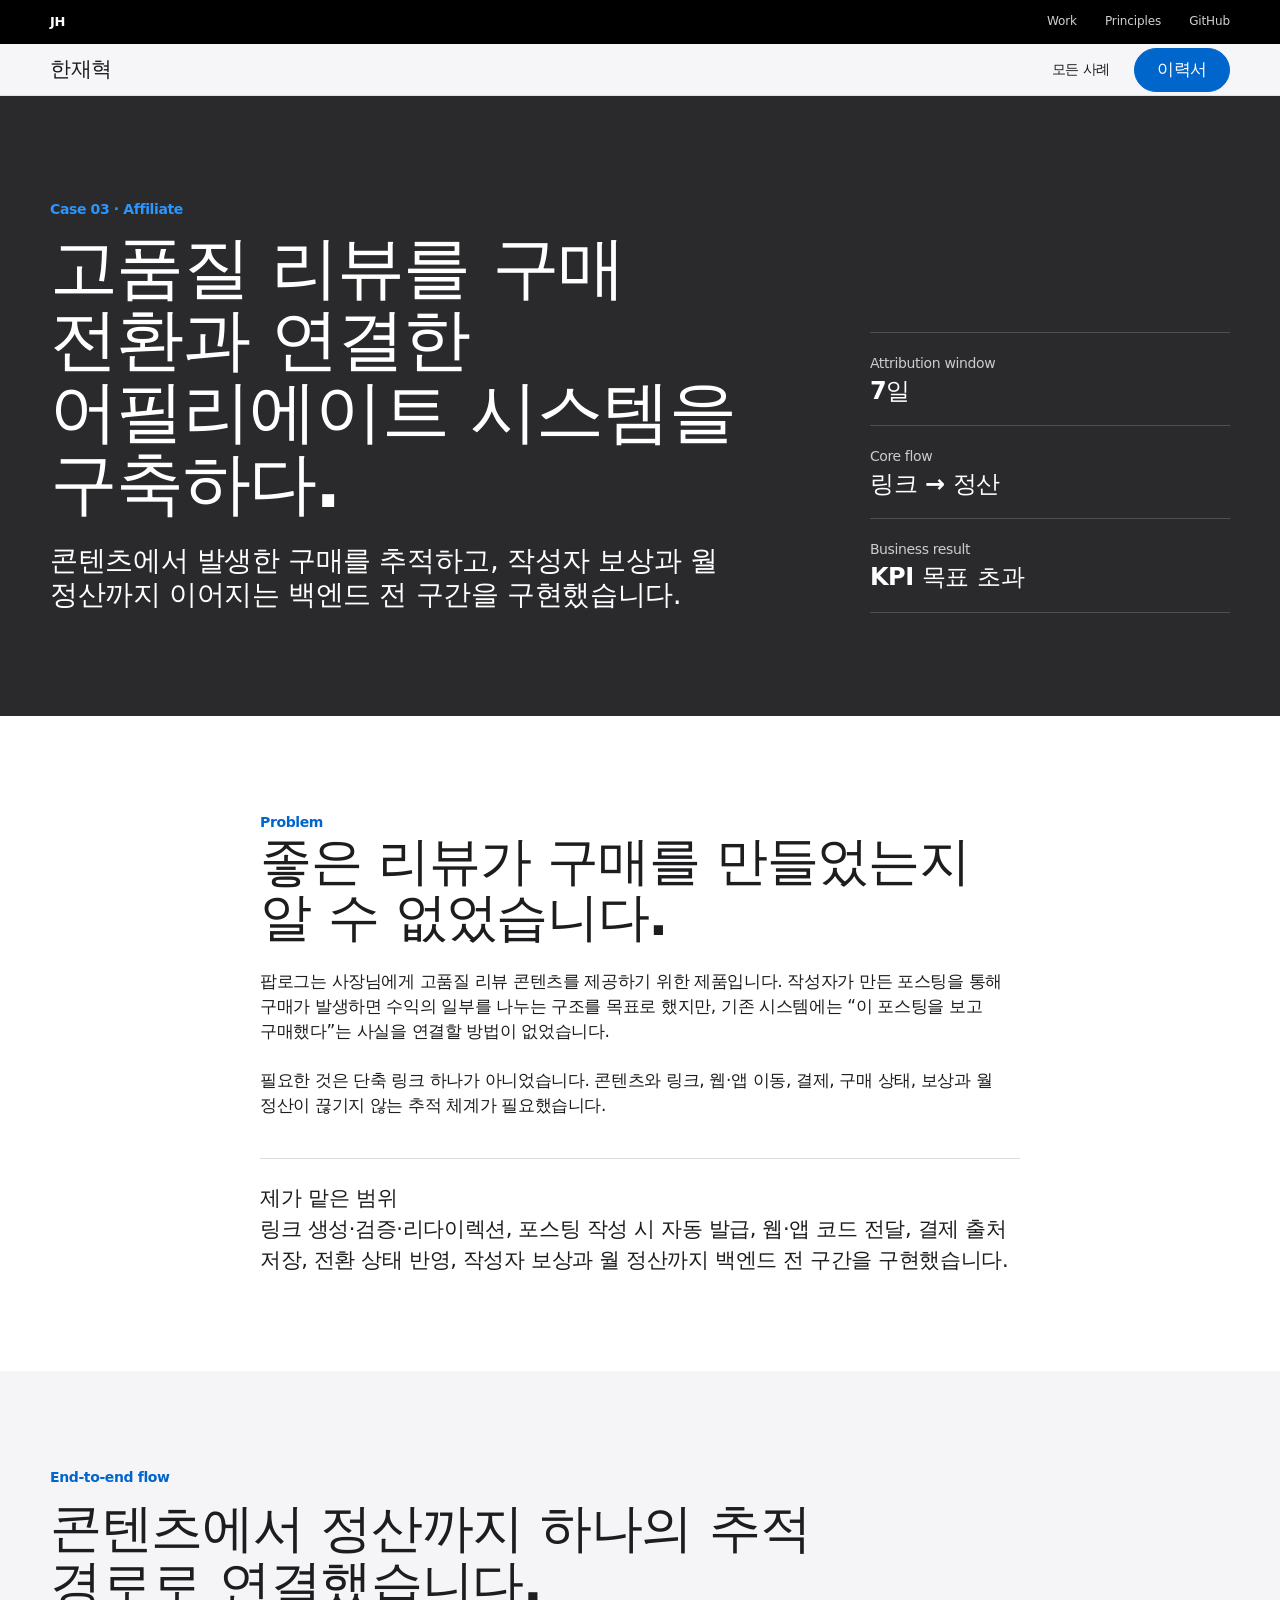
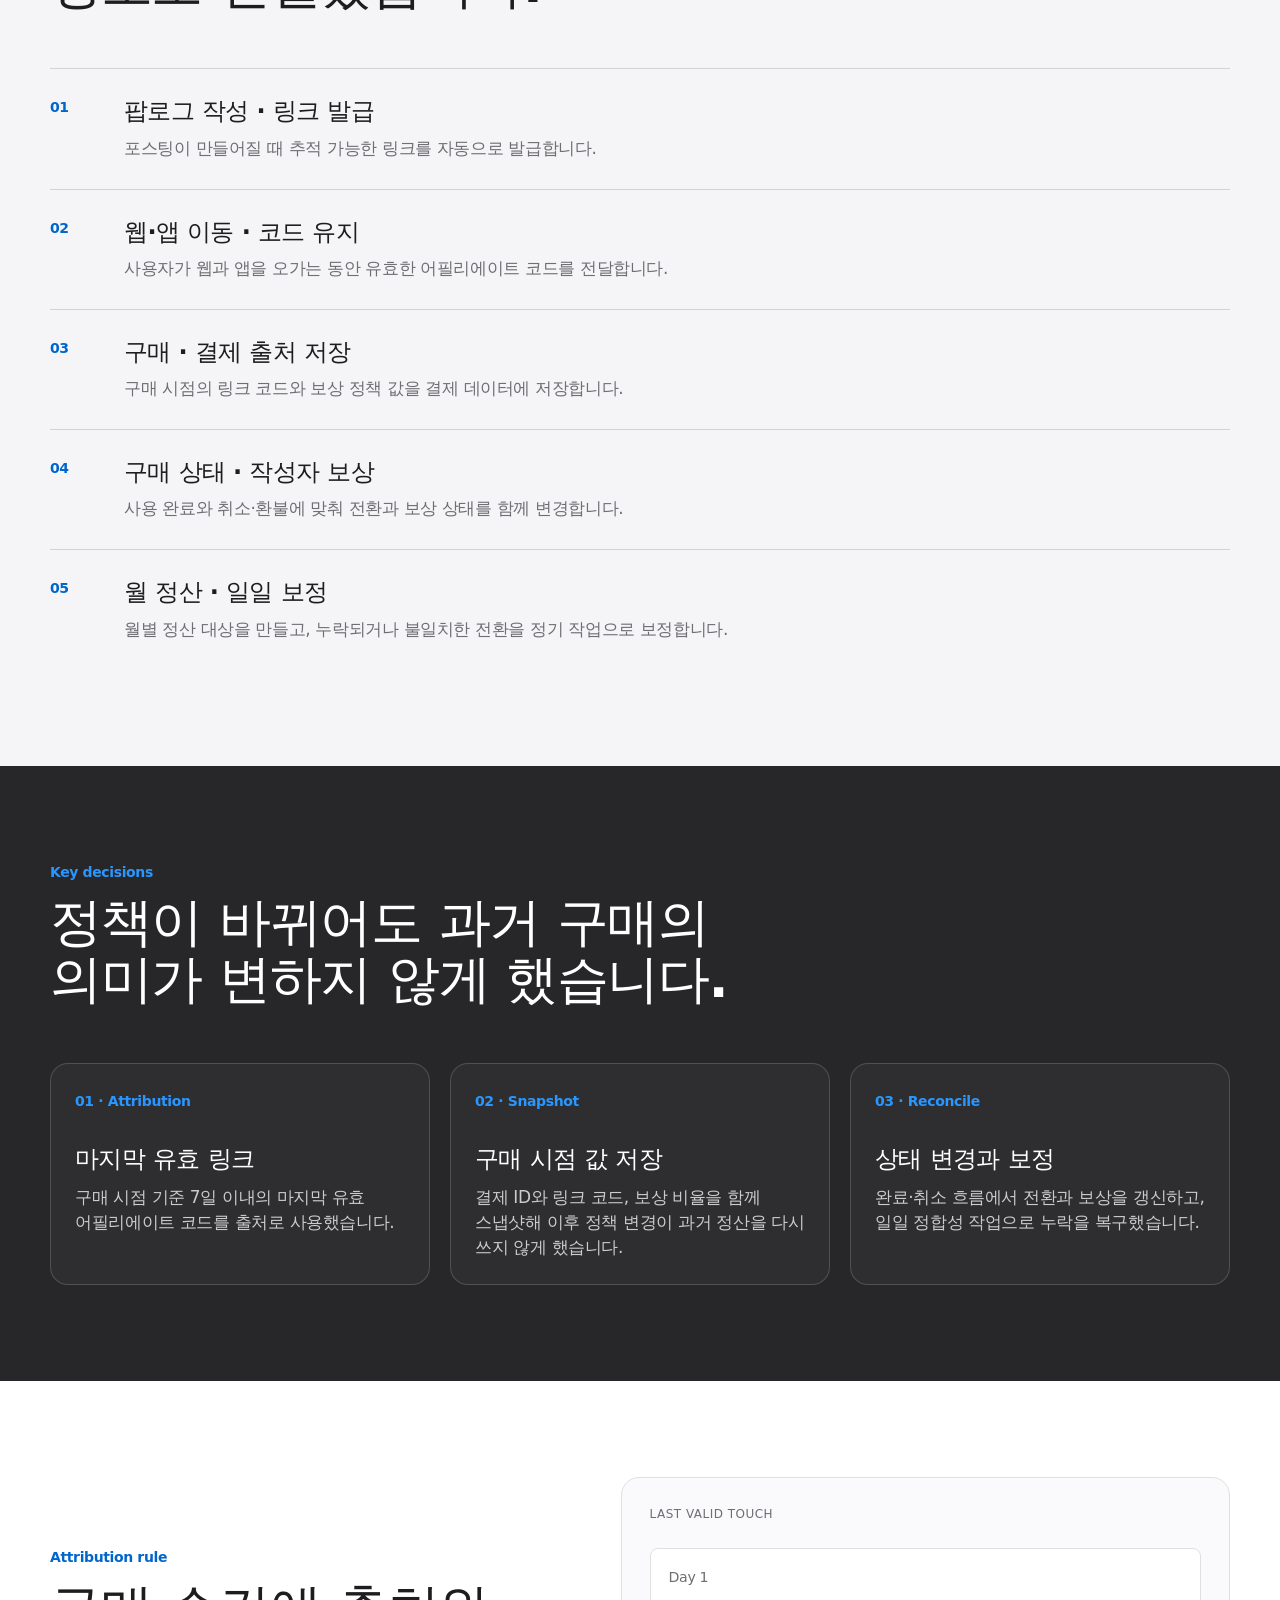
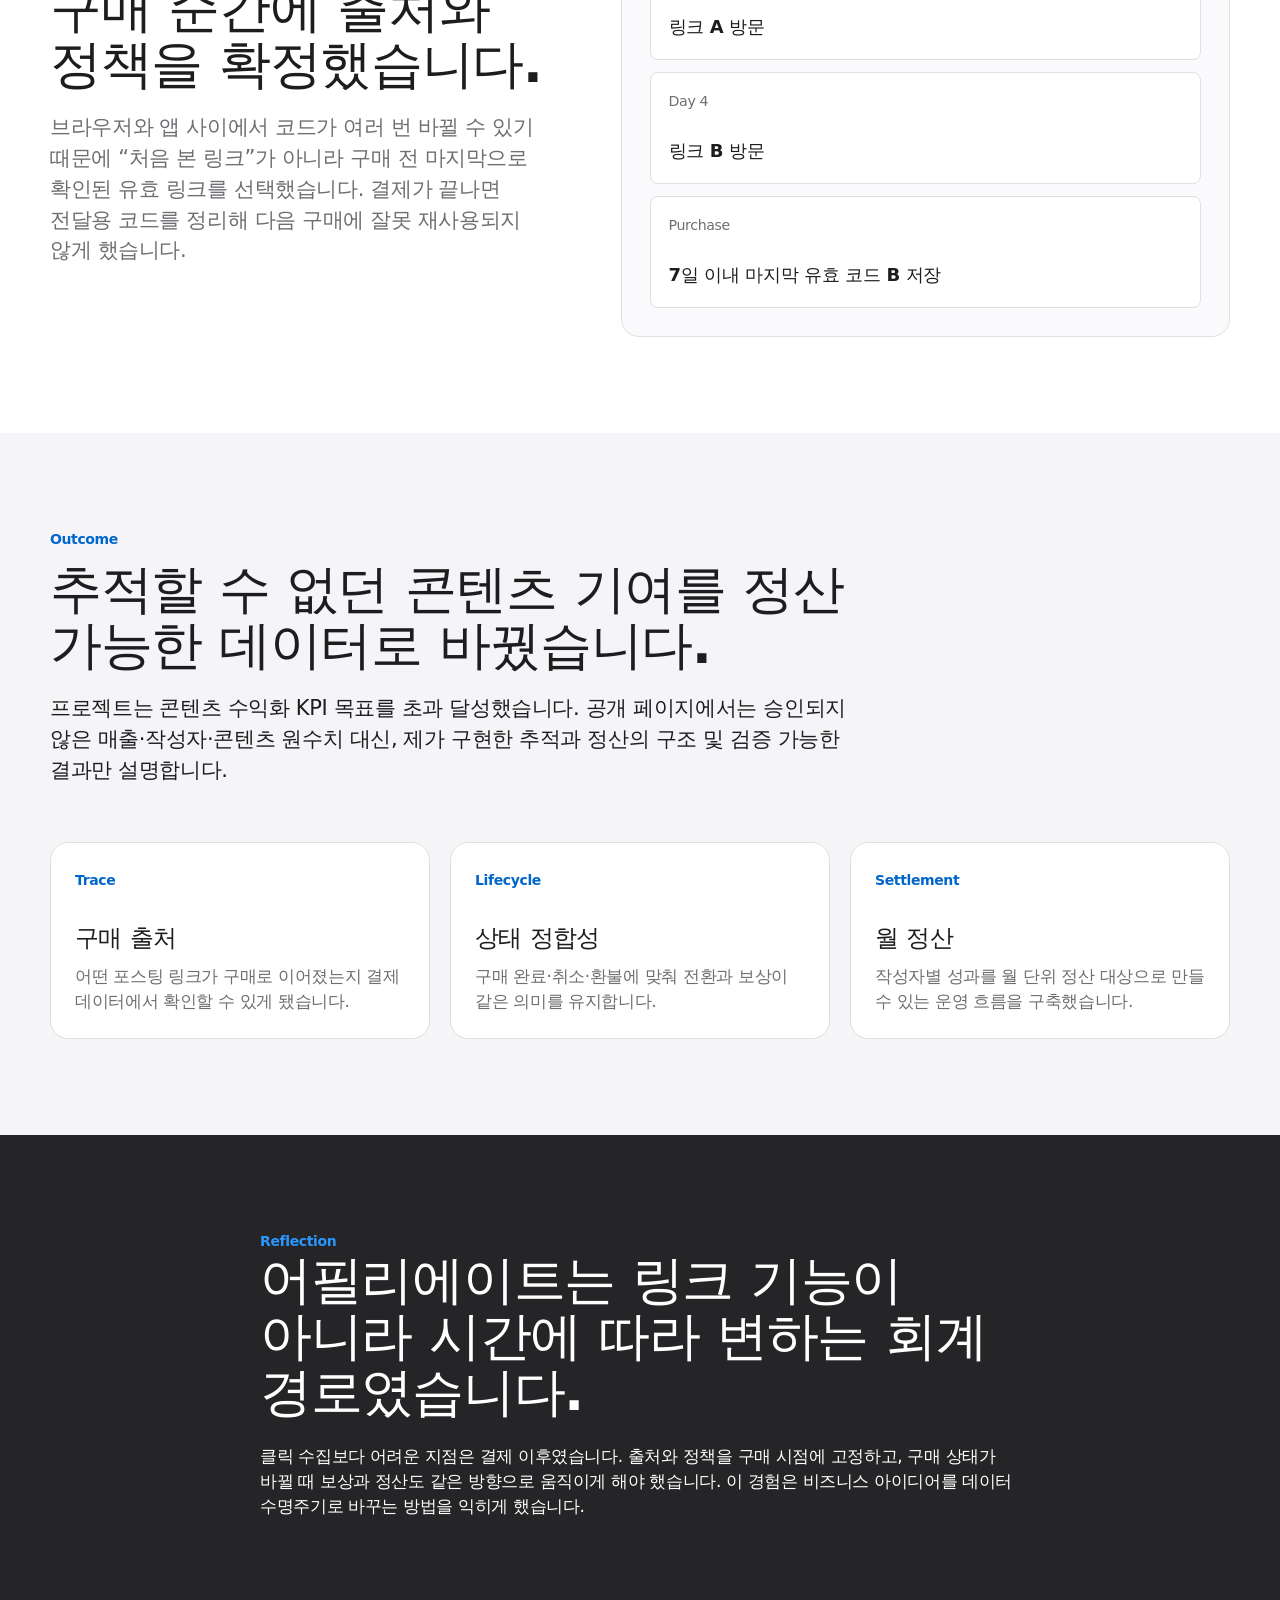
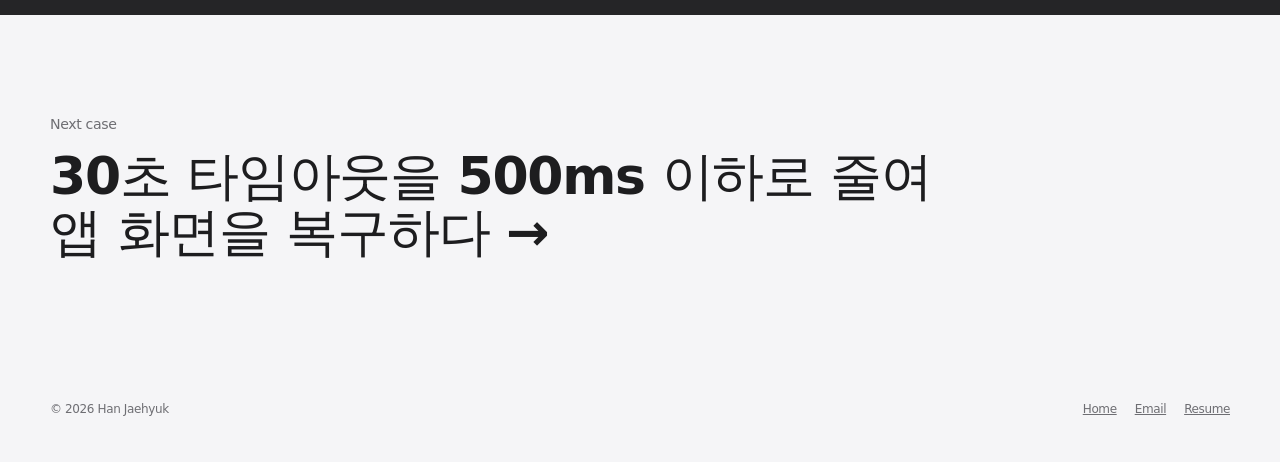
==== affiliate.html @ d230b8e2 "Build public backend portfolio" ====
<!doctype html>
<html lang="ko">
<head>
  <meta charset="utf-8">
  <meta name="viewport" content="width=device-width, initial-scale=1">
  <meta name="description" content="고품질 리뷰를 구매 전환과 연결한 팝로그 어필리에이트 시스템 구축 사례">
  <link rel="icon" href="data:,">
  <link rel="stylesheet" href="styles.css">
  <title>팝로그 어필리에이트 — 한재혁</title>
</head>
<body>
  <a class="skip" href="#main">본문으로 건너뛰기</a>
  <header>
    <nav class="global-nav" aria-label="글로벌 탐색"><div class="nav-inner"><a class="brand" href="index.html">JH</a><div class="nav-links"><a href="index.html#work">Work</a><a href="index.html#principles">Principles</a><a href="https://github.com/Jh-jaehyuk" target="_blank" rel="noreferrer">GitHub</a></div></div></nav>
    <nav class="sub-nav" aria-label="사례 탐색"><div class="sub-nav-inner"><a class="sub-title" href="index.html">한재혁</a><div class="sub-links"><a href="index.html#work">모든 사례</a><a class="button button--primary" href="resume-public.pdf">이력서</a></div></div></nav>
  </header>

  <main id="main">
    <section class="section hero hero--case section--dark-2">
      <div class="container">
        <div>
          <p class="eyebrow">Case 03 · Affiliate</p>
          <h1>고품질 리뷰를 구매 전환과 연결한 어필리에이트 시스템을 구축하다.</h1>
          <p class="lead">콘텐츠에서 발생한 구매를 추적하고, 작성자 보상과 월 정산까지 이어지는 백엔드 전 구간을 구현했습니다.</p>
        </div>
        <dl class="stat-stack">
          <div><dt>Attribution window</dt><dd>7일</dd></div>
          <div><dt>Core flow</dt><dd>링크 → 정산</dd></div>
          <div><dt>Business result</dt><dd>KPI 목표 초과</dd></div>
        </dl>
      </div>
    </section>

    <section class="section">
      <div class="reading">
        <p class="eyebrow">Problem</p>
        <h2>좋은 리뷰가 구매를 만들었는지 알 수 없었습니다.</h2>
        <p>팝로그는 사장님에게 고품질 리뷰 콘텐츠를 제공하기 위한 제품입니다. 작성자가 만든 포스팅을 통해 구매가 발생하면 수익의 일부를 나누는 구조를 목표로 했지만, 기존 시스템에는 “이 포스팅을 보고 구매했다”는 사실을 연결할 방법이 없었습니다.</p>
        <p>필요한 것은 단축 링크 하나가 아니었습니다. 콘텐츠와 링크, 웹·앱 이동, 결제, 구매 상태, 보상과 월 정산이 끊기지 않는 추적 체계가 필요했습니다.</p>
        <p class="callout"><strong>제가 맡은 범위</strong><br>링크 생성·검증·리다이렉션, 포스팅 작성 시 자동 발급, 웹·앱 코드 전달, 결제 출처 저장, 전환 상태 반영, 작성자 보상과 월 정산까지 백엔드 전 구간을 구현했습니다.</p>
      </div>
    </section>

    <section class="section section--parchment">
      <div class="container">
        <div class="section-head">
          <p class="eyebrow">End-to-end flow</p>
          <h2>콘텐츠에서 정산까지 하나의 추적 경로로 연결했습니다.</h2>
        </div>
        <ol class="timeline">
          <li><span>01</span><div><h3>팝로그 작성 · 링크 발급</h3><p>포스팅이 만들어질 때 추적 가능한 링크를 자동으로 발급합니다.</p></div></li>
          <li><span>02</span><div><h3>웹·앱 이동 · 코드 유지</h3><p>사용자가 웹과 앱을 오가는 동안 유효한 어필리에이트 코드를 전달합니다.</p></div></li>
          <li><span>03</span><div><h3>구매 · 결제 출처 저장</h3><p>구매 시점의 링크 코드와 보상 정책 값을 결제 데이터에 저장합니다.</p></div></li>
          <li><span>04</span><div><h3>구매 상태 · 작성자 보상</h3><p>사용 완료와 취소·환불에 맞춰 전환과 보상 상태를 함께 변경합니다.</p></div></li>
          <li><span>05</span><div><h3>월 정산 · 일일 보정</h3><p>월별 정산 대상을 만들고, 누락되거나 불일치한 전환을 정기 작업으로 보정합니다.</p></div></li>
        </ol>
      </div>
    </section>

    <section class="section section--dark">
      <div class="container">
        <div class="section-head">
          <p class="eyebrow">Key decisions</p>
          <h2>정책이 바뀌어도 과거 구매의 의미가 변하지 않게 했습니다.</h2>
        </div>
        <div class="decision-grid">
          <article class="decision"><span>01 · Attribution</span><h3>마지막 유효 링크</h3><p>구매 시점 기준 7일 이내의 마지막 유효 어필리에이트 코드를 출처로 사용했습니다.</p></article>
          <article class="decision"><span>02 · Snapshot</span><h3>구매 시점 값 저장</h3><p>결제 ID와 링크 코드, 보상 비율을 함께 스냅샷해 이후 정책 변경이 과거 정산을 다시 쓰지 않게 했습니다.</p></article>
          <article class="decision"><span>03 · Reconcile</span><h3>상태 변경과 보정</h3><p>완료·취소 흐름에서 전환과 보상을 갱신하고, 일일 정합성 작업으로 누락을 복구했습니다.</p></article>
        </div>
      </div>
    </section>

    <section class="section">
      <div class="container two-column">
        <div>
          <p class="eyebrow">Attribution rule</p>
          <h2>구매 순간에 출처와 정책을 확정했습니다.</h2>
          <p class="support">브라우저와 앱 사이에서 코드가 여러 번 바뀔 수 있기 때문에 “처음 본 링크”가 아니라 구매 전 마지막으로 확인된 유효 링크를 선택했습니다. 결제가 끝나면 전달용 코드를 정리해 다음 구매에 잘못 재사용되지 않게 했습니다.</p>
        </div>
        <div class="visual" aria-label="어필리에이트 출처 결정 규칙">
          <p class="visual-label">Last valid touch</p>
          <div class="flow">
            <div class="flow-step"><small>Day 1</small><strong>링크 A 방문</strong></div>
            <div class="flow-step"><small>Day 4</small><strong>링크 B 방문</strong></div>
            <div class="flow-step"><small>Purchase</small><strong>7일 이내 마지막 유효 코드 B 저장</strong></div>
          </div>
        </div>
      </div>
    </section>

    <section class="section section--parchment">
      <div class="container">
        <div class="section-head">
          <p class="eyebrow">Outcome</p>
          <h2>추적할 수 없던 콘텐츠 기여를 정산 가능한 데이터로 바꿨습니다.</h2>
          <p>프로젝트는 콘텐츠 수익화 KPI 목표를 초과 달성했습니다. 공개 페이지에서는 승인되지 않은 매출·작성자·콘텐츠 원수치 대신, 제가 구현한 추적과 정산의 구조 및 검증 가능한 결과만 설명합니다.</p>
        </div>
        <div class="evidence-grid">
          <article class="evidence"><span>Trace</span><h3>구매 출처</h3><p>어떤 포스팅 링크가 구매로 이어졌는지 결제 데이터에서 확인할 수 있게 됐습니다.</p></article>
          <article class="evidence"><span>Lifecycle</span><h3>상태 정합성</h3><p>구매 완료·취소·환불에 맞춰 전환과 보상이 같은 의미를 유지합니다.</p></article>
          <article class="evidence"><span>Settlement</span><h3>월 정산</h3><p>작성자별 성과를 월 단위 정산 대상으로 만들 수 있는 운영 흐름을 구축했습니다.</p></article>
        </div>
      </div>
    </section>

    <section class="section section--dark-3">
      <div class="reading">
        <p class="eyebrow">Reflection</p>
        <h2>어필리에이트는 링크 기능이 아니라 시간에 따라 변하는 회계 경로였습니다.</h2>
        <p>클릭 수집보다 어려운 지점은 결제 이후였습니다. 출처와 정책을 구매 시점에 고정하고, 구매 상태가 바뀔 때 보상과 정산도 같은 방향으로 움직이게 해야 했습니다. 이 경험은 비즈니스 아이디어를 데이터 수명주기로 바꾸는 방법을 익히게 했습니다.</p>
      </div>
    </section>

    <section class="section section--parchment"><div class="container"><a class="next-case" href="performance.html"><small>Next case</small><h2>30초 타임아웃을 500ms 이하로 줄여 앱 화면을 복구하다 →</h2></a></div></section>
  </main>
  <footer><div class="footer-inner"><span>© 2026 Han Jaehyuk</span><div class="footer-links"><a href="index.html">Home</a><a href="mailto:jh.jaehyuk213@gmail.com">Email</a><a href="resume-public.pdf">Resume</a></div></div></footer>
</body>
</html>
---- styles.css ----
:root {
  --primary: #0066cc;
  --primary-focus: #0071e3;
  --primary-dark: #2997ff;
  --canvas: #fff;
  --parchment: #f5f5f7;
  --pearl: #fafafc;
  --ink: #1d1d1f;
  --muted: #6e6e73;
  --dark: #272729;
  --dark-2: #2a2a2c;
  --dark-3: #252527;
  --hairline: #e0e0e0;
  --max: 1180px;
  --reading: 760px;
  color: var(--ink);
  background: var(--canvas);
  font-family: "SF Pro Text", -apple-system, BlinkMacSystemFont, system-ui, sans-serif;
  font-synthesis: none;
  scroll-behavior: smooth;
}

* { box-sizing: border-box; }

html { background: var(--canvas); }

body {
  margin: 0;
  font-size: 17px;
  line-height: 1.47;
  letter-spacing: -.022em;
  word-break: keep-all;
  overflow-wrap: anywhere;
}

a { color: inherit; }

button,
a { -webkit-tap-highlight-color: transparent; }

:focus-visible {
  outline: 2px solid var(--primary-focus);
  outline-offset: 3px;
}

.skip {
  position: fixed;
  top: -64px;
  left: 16px;
  z-index: 100;
  padding: 10px 16px;
  border-radius: 999px;
  background: var(--primary);
  color: white;
}

.skip:focus { top: 12px; }

.global-nav {
  height: 44px;
  background: #000;
  color: white;
}

.nav-inner,
.sub-nav-inner,
.container {
  width: min(calc(100% - 40px), var(--max));
  margin-inline: auto;
}

.nav-inner,
.sub-nav-inner {
  height: 100%;
  display: flex;
  align-items: center;
  justify-content: space-between;
  gap: 24px;
}

.brand {
  font-size: 13px;
  font-weight: 600;
  text-decoration: none;
}

.nav-links,
.sub-links,
.button-row,
.tags,
.footer-links {
  display: flex;
  align-items: center;
  flex-wrap: wrap;
}

.nav-links { gap: 28px; }

.nav-links a {
  color: white;
  font-size: 12px;
  letter-spacing: -.01em;
  text-decoration: none;
  opacity: .82;
}

.sub-nav {
  position: sticky;
  top: 0;
  z-index: 20;
  height: 52px;
  border-bottom: 1px solid rgba(0, 0, 0, .08);
  background: rgba(245, 245, 247, .82);
  backdrop-filter: saturate(180%) blur(20px);
}

.sub-title {
  font-family: "SF Pro Display", -apple-system, BlinkMacSystemFont, system-ui, sans-serif;
  font-size: 21px;
  font-weight: 600;
  text-decoration: none;
}

.sub-links {
  gap: 24px;
  font-size: 14px;
}

.sub-links a { text-decoration: none; }

.button {
  min-height: 44px;
  display: inline-flex;
  align-items: center;
  justify-content: center;
  padding: 10px 22px;
  border: 1px solid var(--primary);
  border-radius: 999px;
  color: var(--primary);
  font-size: 17px;
  line-height: 1;
  text-decoration: none;
  transition: transform .12s ease-out;
}

.button--primary {
  background: var(--primary);
  color: white;
}

.button--dark {
  border-color: var(--primary-dark);
  color: var(--primary-dark);
}

.button:active { transform: scale(.95); }

.section {
  padding: 96px 24px;
  overflow: hidden;
}

.section--parchment { background: var(--parchment); }

.section--dark {
  background: var(--dark);
  color: white;
}

.section--dark-2 {
  background: var(--dark-2);
  color: white;
}

.section--dark-3 {
  background: var(--dark-3);
  color: white;
}

.section--dark .muted,
.section--dark-2 .muted,
.section--dark-3 .muted { color: #ccc; }

.section--dark a:not(.button),
.section--dark-2 a:not(.button),
.section--dark-3 a:not(.button) { color: var(--primary-dark); }

.hero {
  min-height: calc(100svh - 96px);
  display: grid;
  place-items: center;
  text-align: center;
}

.hero--case {
  min-height: 620px;
  text-align: left;
}

.hero--case .container {
  display: grid;
  grid-template-columns: minmax(0, 1.35fr) minmax(280px, .65fr);
  align-items: end;
  gap: 72px;
}

.eyebrow {
  margin: 0 0 12px;
  color: var(--primary);
  font-size: 14px;
  font-weight: 600;
}

.section--dark .eyebrow,
.section--dark-2 .eyebrow,
.section--dark-3 .eyebrow { color: var(--primary-dark); }

h1,
h2,
h3,
.display {
  margin: 0;
  font-family: "SF Pro Display", -apple-system, BlinkMacSystemFont, system-ui, sans-serif;
  font-weight: 600;
  letter-spacing: -.025em;
}

h1 {
  max-width: 980px;
  font-size: clamp(42px, 6vw, 68px);
  line-height: 1.06;
}

.hero:not(.hero--case) h1 { margin-inline: auto; }

h2 {
  font-size: clamp(36px, 4.5vw, 52px);
  line-height: 1.08;
}

h3 {
  font-size: 24px;
  line-height: 1.18;
}

.lead {
  max-width: 780px;
  margin: 24px auto 0;
  font-size: clamp(21px, 2.4vw, 28px);
  line-height: 1.22;
}

.hero--case .lead {
  max-width: 820px;
  margin-inline: 0;
}

.support {
  max-width: 760px;
  margin: 20px 0 0;
  color: var(--muted);
  font-size: 21px;
}

.button-row {
  gap: 12px;
  margin-top: 32px;
}

.hero:not(.hero--case) .button-row { justify-content: center; }

.stat-stack {
  margin: 0;
  border-top: 1px solid rgba(0, 0, 0, .12);
}

.section--dark .stat-stack,
.section--dark-2 .stat-stack,
.section--dark-3 .stat-stack { border-color: rgba(255, 255, 255, .18); }

.stat-stack div {
  padding: 20px 0;
  border-bottom: 1px solid rgba(0, 0, 0, .12);
}

.section--dark .stat-stack div,
.section--dark-2 .stat-stack div,
.section--dark-3 .stat-stack div { border-color: rgba(255, 255, 255, .18); }

.stat-stack dt {
  color: var(--muted);
  font-size: 14px;
}

.section--dark .stat-stack dt,
.section--dark-2 .stat-stack dt,
.section--dark-3 .stat-stack dt { color: #ccc; }

.stat-stack dd {
  margin: 4px 0 0;
  font-family: "SF Pro Display", -apple-system, BlinkMacSystemFont, system-ui, sans-serif;
  font-size: 24px;
  font-weight: 600;
  line-height: 1.15;
}

.section-head {
  max-width: 820px;
  margin-bottom: 56px;
}

.section-head p:last-child {
  margin: 20px 0 0;
  font-size: 21px;
}

.metric-grid {
  display: grid;
  grid-template-columns: repeat(4, 1fr);
  gap: 20px;
}

.metric {
  min-height: 220px;
  padding: 24px;
  border: 1px solid var(--hairline);
  border-radius: 18px;
  background: var(--canvas);
}

.metric small {
  color: var(--muted);
  font-size: 14px;
}

.metric strong {
  display: block;
  margin: 42px 0 10px;
  font-family: "SF Pro Display", -apple-system, BlinkMacSystemFont, system-ui, sans-serif;
  font-size: clamp(38px, 4vw, 54px);
  line-height: 1;
  letter-spacing: -.035em;
}

.metric p { margin: 0; }

.featured-work {
  display: grid;
  gap: 0;
}

.work {
  min-height: 680px;
  display: grid;
  place-items: center;
}

.work-grid,
.two-column {
  display: grid;
  grid-template-columns: minmax(0, .9fr) minmax(0, 1.1fr);
  align-items: center;
  gap: 72px;
}

.work-copy p:not(.eyebrow) {
  max-width: 600px;
  margin: 20px 0 0;
  font-size: 21px;
}

.work-meta {
  margin: 28px 0 0;
  padding: 0;
  list-style: none;
}

.work-meta li {
  padding: 12px 0;
  border-top: 1px solid rgba(0, 0, 0, .12);
}

.section--dark .work-meta li,
.section--dark-2 .work-meta li { border-color: rgba(255, 255, 255, .18); }

.work-meta b {
  display: inline-block;
  min-width: 92px;
  font-weight: 600;
}

.visual {
  padding: 28px;
  border: 1px solid var(--hairline);
  border-radius: 18px;
  background: var(--pearl);
}

.section--dark .visual,
.section--dark-2 .visual {
  border-color: rgba(255, 255, 255, .16);
  background: rgba(255, 255, 255, .035);
}

.visual-label {
  margin: 0 0 24px;
  color: var(--muted);
  font-size: 12px;
  letter-spacing: .04em;
  text-transform: uppercase;
}

.section--dark .visual-label,
.section--dark-2 .visual-label { color: #ccc; }

.flow {
  display: grid;
  gap: 12px;
}

.flow--horizontal {
  grid-template-columns: repeat(3, 1fr);
  align-items: stretch;
}

.flow-step {
  min-height: 112px;
  display: flex;
  flex-direction: column;
  justify-content: space-between;
  padding: 18px;
  border: 1px solid var(--hairline);
  border-radius: 8px;
  background: var(--canvas);
}

.section--dark .flow-step,
.section--dark-2 .flow-step {
  border-color: rgba(255, 255, 255, .16);
  background: var(--dark-2);
}

.flow-step small { color: var(--muted); }

.section--dark .flow-step small,
.section--dark-2 .flow-step small { color: #ccc; }

.flow-step strong { font-size: 18px; }

.flow-arrow {
  color: var(--primary);
  text-align: center;
}

.section--dark .flow-arrow,
.section--dark-2 .flow-arrow { color: var(--primary-dark); }

.supporting-grid {
  display: grid;
  grid-template-columns: repeat(2, 1fr);
  gap: 20px;
}

.case-card {
  min-height: 410px;
  display: flex;
  flex-direction: column;
  padding: 32px;
  border: 1px solid var(--hairline);
  border-radius: 18px;
  background: var(--canvas);
  text-decoration: none;
}

.case-card small { color: var(--muted); }

.case-card h3 {
  margin-top: 56px;
  font-size: 34px;
}

.case-card p {
  margin: 18px 0 0;
  font-size: 19px;
}

.case-card .link {
  margin-top: auto;
  padding-top: 32px;
  color: var(--primary);
}

.reading {
  width: min(100%, var(--reading));
  margin-inline: auto;
}

.reading > * + * { margin-top: 24px; }

.reading h2 { margin-top: 0; }

.reading h3 {
  margin-top: 48px;
  font-size: 28px;
}

.reading p { margin-bottom: 0; }

.reading .callout {
  margin-top: 40px;
  padding: 24px 0 0;
  border-top: 1px solid rgba(0, 0, 0, .14);
  font-size: 21px;
}

.section--dark .reading .callout,
.section--dark-2 .reading .callout,
.section--dark-3 .reading .callout { border-color: rgba(255, 255, 255, .18); }

.decision-grid,
.evidence-grid,
.principles-grid {
  display: grid;
  grid-template-columns: repeat(3, 1fr);
  gap: 20px;
}

.decision,
.evidence {
  padding: 24px;
  border: 1px solid var(--hairline);
  border-radius: 18px;
  background: var(--canvas);
}

.section--dark .decision,
.section--dark .evidence,
.section--dark-2 .decision,
.section--dark-2 .evidence {
  border-color: rgba(255, 255, 255, .16);
  background: rgba(255, 255, 255, .035);
}

.decision span,
.evidence span {
  color: var(--primary);
  font-size: 14px;
  font-weight: 600;
}

.section--dark .decision span,
.section--dark .evidence span,
.section--dark-2 .decision span,
.section--dark-2 .evidence span { color: var(--primary-dark); }

.decision h3,
.evidence h3 { margin-top: 32px; }

.decision p,
.evidence p {
  margin: 12px 0 0;
  color: var(--muted);
}

.section--dark .decision p,
.section--dark .evidence p,
.section--dark-2 .decision p,
.section--dark-2 .evidence p { color: #ccc; }

.architecture {
  padding: 32px;
  border: 1px solid var(--hairline);
  border-radius: 18px;
}

.architecture-row {
  display: grid;
  grid-template-columns: repeat(3, 1fr);
  gap: 16px;
}

.architecture-node {
  min-height: 120px;
  display: grid;
  place-items: center;
  padding: 20px;
  border: 1px solid var(--hairline);
  border-radius: 8px;
  background: var(--canvas);
  text-align: center;
}

.architecture-node--primary {
  border: 2px solid var(--primary);
}

.section--dark .architecture,
.section--dark-2 .architecture,
.section--dark-3 .architecture,
.section--dark .architecture-node,
.section--dark-2 .architecture-node,
.section--dark-3 .architecture-node {
  border-color: rgba(255, 255, 255, .18);
}

.section--dark .architecture-node,
.section--dark-2 .architecture-node,
.section--dark-3 .architecture-node { background: rgba(255, 255, 255, .035); }

.section--dark .architecture-node--primary,
.section--dark-2 .architecture-node--primary,
.section--dark-3 .architecture-node--primary { border-color: var(--primary-dark); }

.timeline {
  margin: 0;
  padding: 0;
  list-style: none;
}

.timeline li {
  display: grid;
  grid-template-columns: 54px minmax(0, 1fr);
  gap: 20px;
  padding: 28px 0;
  border-top: 1px solid rgba(0, 0, 0, .14);
}

.section--dark .timeline li,
.section--dark-2 .timeline li,
.section--dark-3 .timeline li { border-color: rgba(255, 255, 255, .18); }

.timeline span {
  color: var(--primary);
  font-size: 14px;
  font-weight: 600;
}

.section--dark .timeline span,
.section--dark-2 .timeline span,
.section--dark-3 .timeline span { color: var(--primary-dark); }

.timeline h3 { font-size: 24px; }

.timeline p {
  max-width: 760px;
  margin: 10px 0 0;
  color: var(--muted);
}

.section--dark .timeline p,
.section--dark-2 .timeline p,
.section--dark-3 .timeline p { color: #ccc; }

.comparison {
  width: 100%;
  border-collapse: collapse;
}

.comparison th,
.comparison td {
  padding: 18px 16px;
  border-bottom: 1px solid var(--hairline);
  text-align: left;
  vertical-align: top;
}

.comparison th {
  color: var(--muted);
  font-size: 14px;
  font-weight: 600;
}

.comparison td:first-child { font-weight: 600; }

.tags { gap: 8px; }

.tag {
  padding: 8px 12px;
  border: 1px solid var(--hairline);
  border-radius: 999px;
  background: var(--canvas);
  font-size: 14px;
}

.principles-grid article { padding-right: 24px; }

.principles-grid p {
  margin: 12px 0 0;
  color: #ccc;
}

.contact { text-align: center; }

.contact h2 {
  max-width: 860px;
  margin-inline: auto;
}

.contact p {
  max-width: 660px;
  margin: 20px auto 0;
  font-size: 21px;
}

.contact .button-row { justify-content: center; }

.next-case {
  display: block;
  text-decoration: none;
}

.next-case small { color: var(--muted); }

.next-case h2 {
  max-width: 900px;
  margin-top: 12px;
}

footer {
  padding: 44px 24px;
  background: var(--parchment);
  color: var(--muted);
  font-size: 12px;
}

.footer-inner {
  width: min(100%, var(--max));
  margin-inline: auto;
  display: flex;
  justify-content: space-between;
  gap: 24px;
}

.footer-links { gap: 18px; }

@media (max-width: 1023px) {
  .hero--case .container,
  .work-grid,
  .two-column {
    grid-template-columns: 1fr;
    gap: 48px;
  }

  .metric-grid { grid-template-columns: repeat(2, 1fr); }

  .hero--case { min-height: auto; }

  .stat-stack {
    display: grid;
    grid-template-columns: repeat(3, 1fr);
  }

  .stat-stack div { padding-right: 20px; }
}

@media (max-width: 833px) {
  .decision-grid,
  .evidence-grid,
  .principles-grid { grid-template-columns: 1fr; }

  .work { min-height: auto; }
}

@media (max-width: 640px) {
  body { word-break: normal; }

  .section { padding: 64px 20px; }

  .nav-links a:not(:last-child),
  .sub-links a:not(.button) { display: none; }

  .metric-grid,
  .supporting-grid,
  .architecture-row,
  .flow--horizontal,
  .stat-stack { grid-template-columns: 1fr; }

  .stat-stack div { padding-right: 0; }

  .case-card { min-height: 340px; }

  .comparison {
    display: block;
    overflow-x: auto;
  }

  .footer-inner { flex-direction: column; }
}

@media (max-width: 419px) {
  .section { padding: 48px 20px; }

  h1 { font-size: 34px; }
  h2 { font-size: 30px; }
  .lead,
  .support,
  .work-copy p:not(.eyebrow),
  .section-head p:last-child,
  .contact p { font-size: 19px; }

  .visual,
  .architecture { padding: 20px; }
}

@media (prefers-reduced-motion: reduce) {
  :root { scroll-behavior: auto; }
  .button { transition: none; }
}
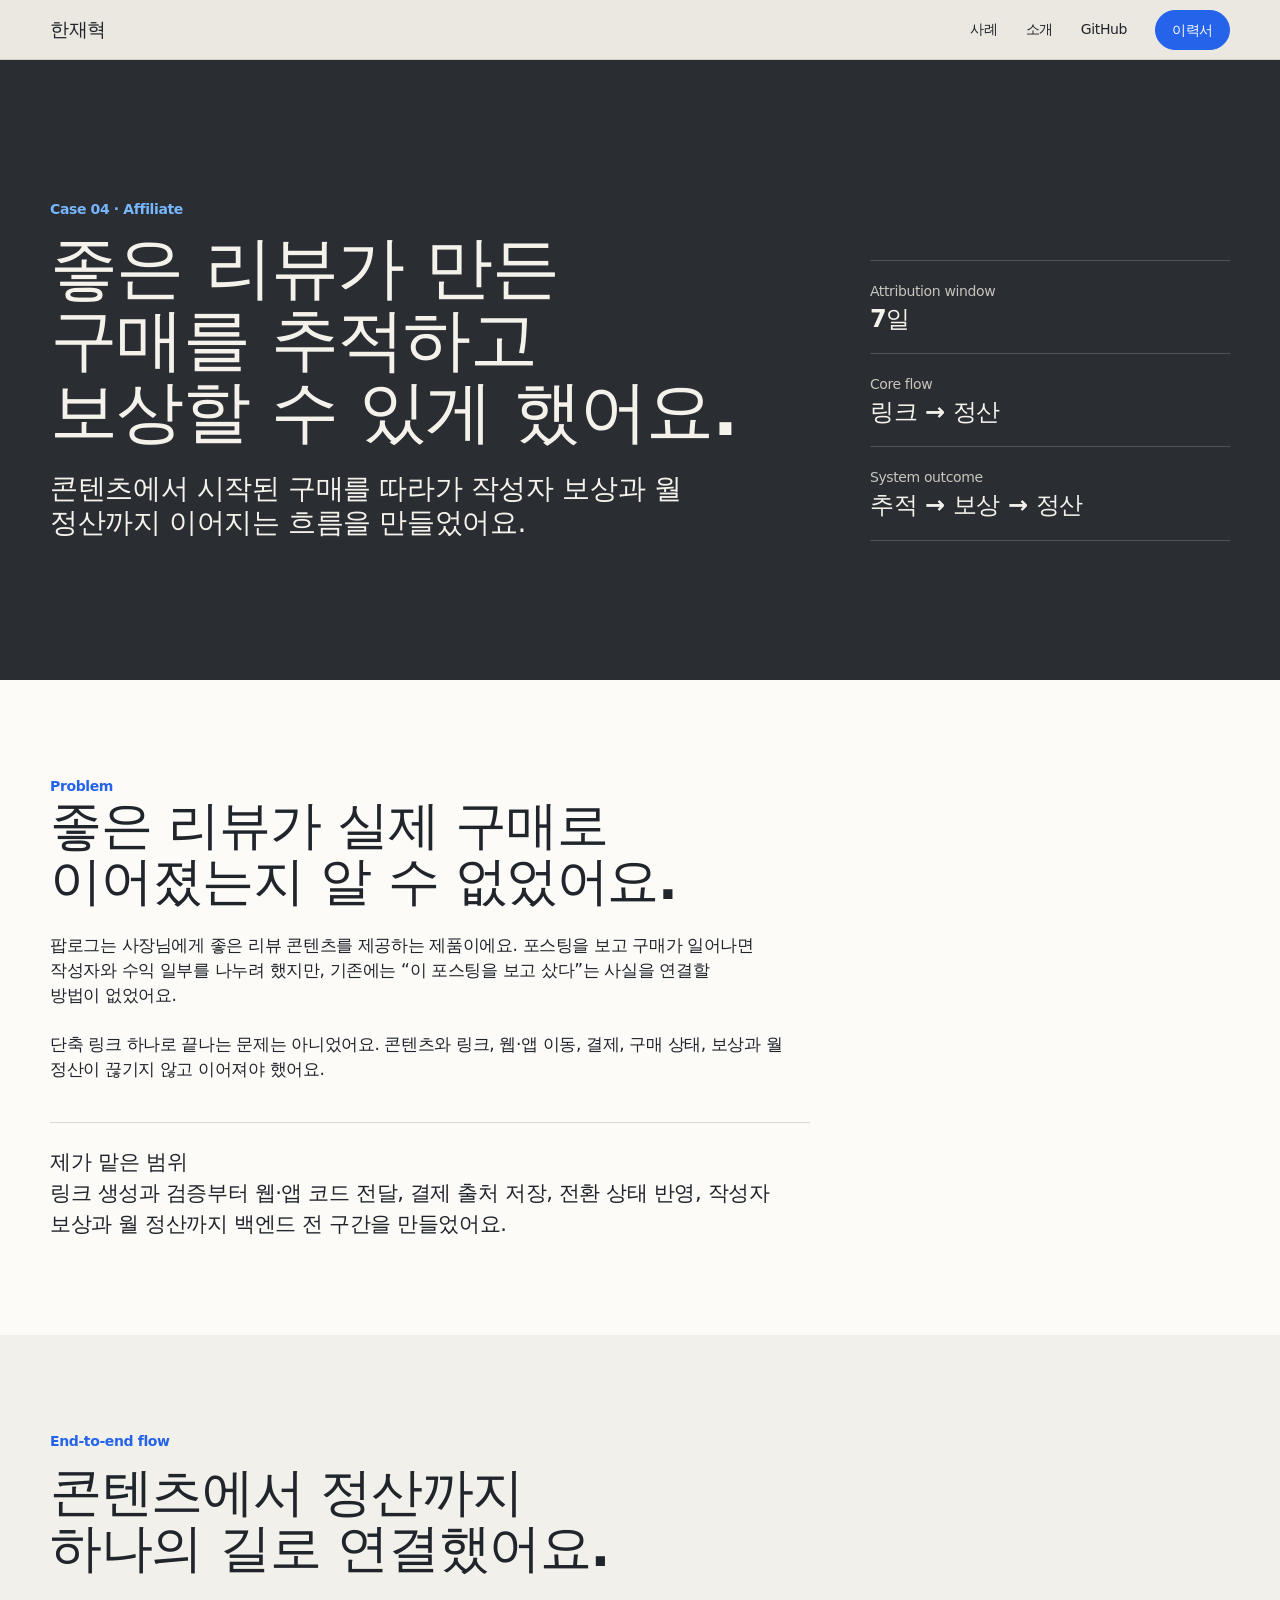
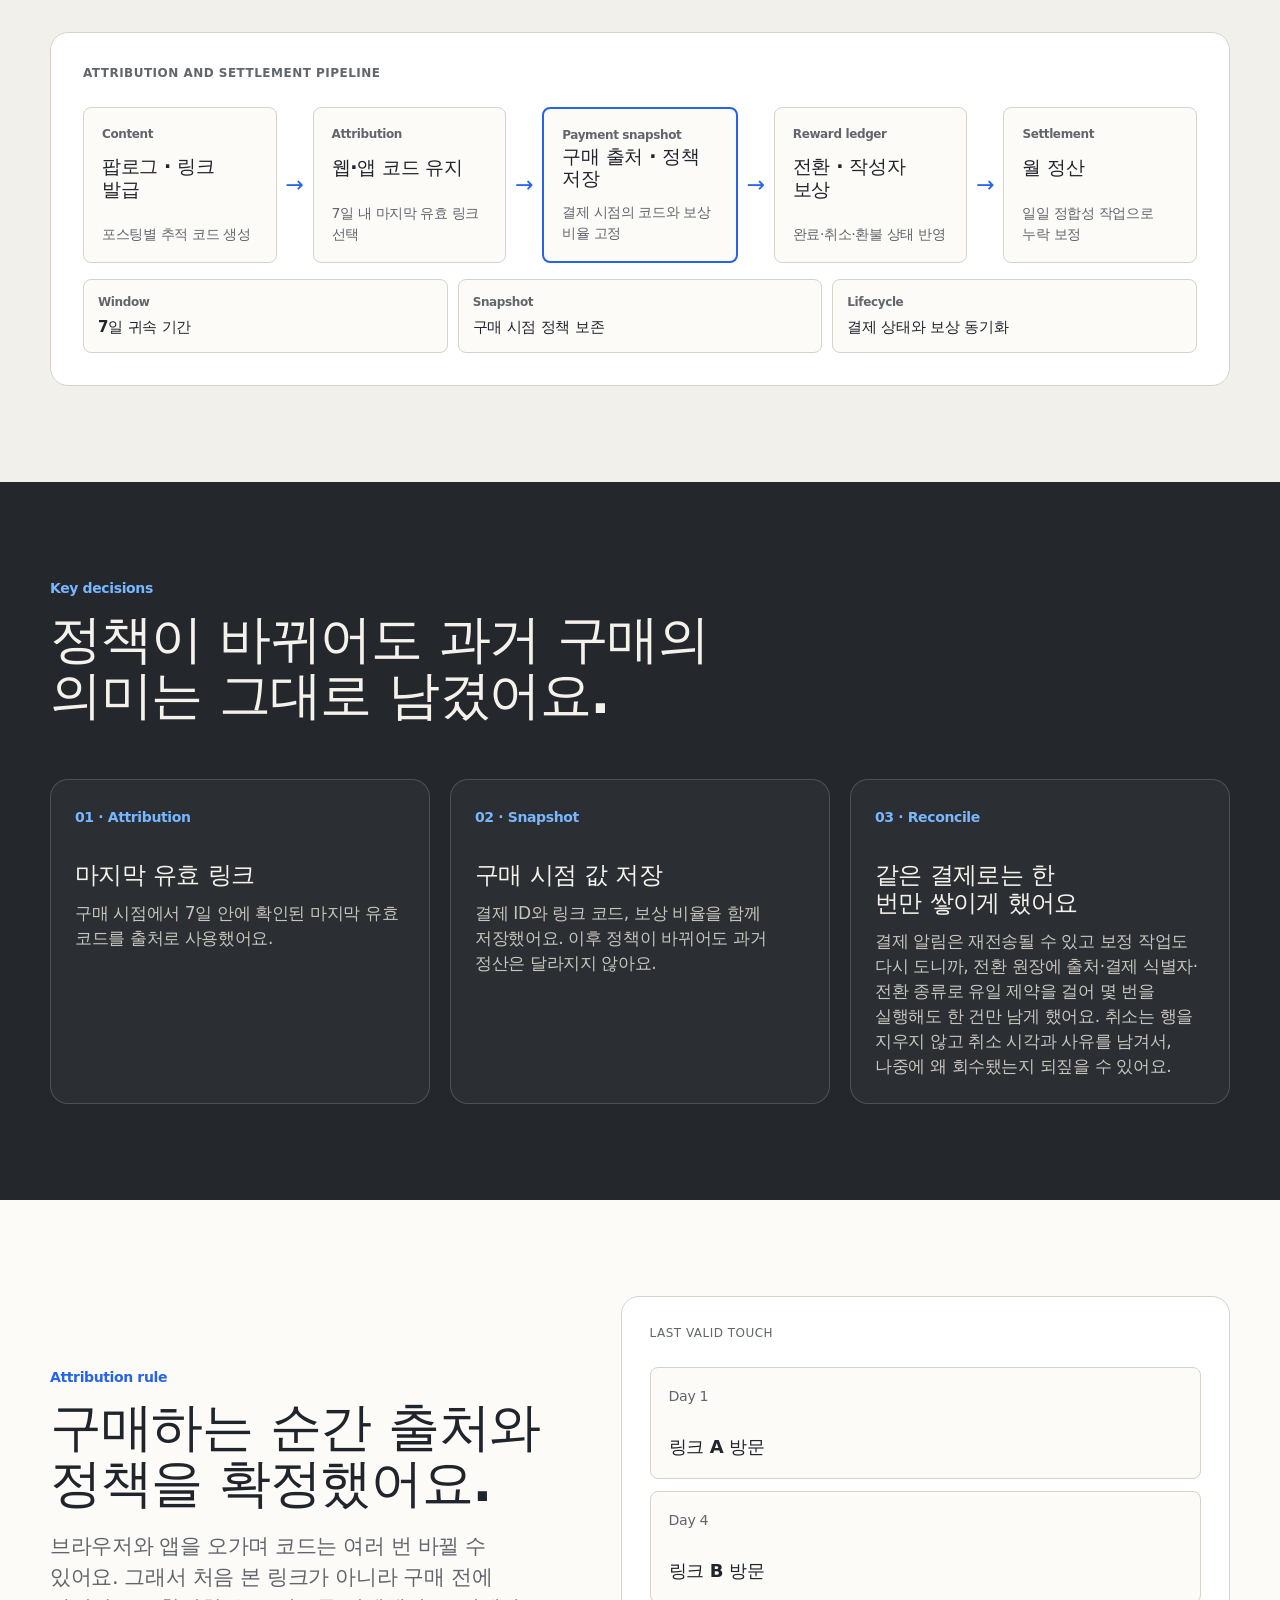
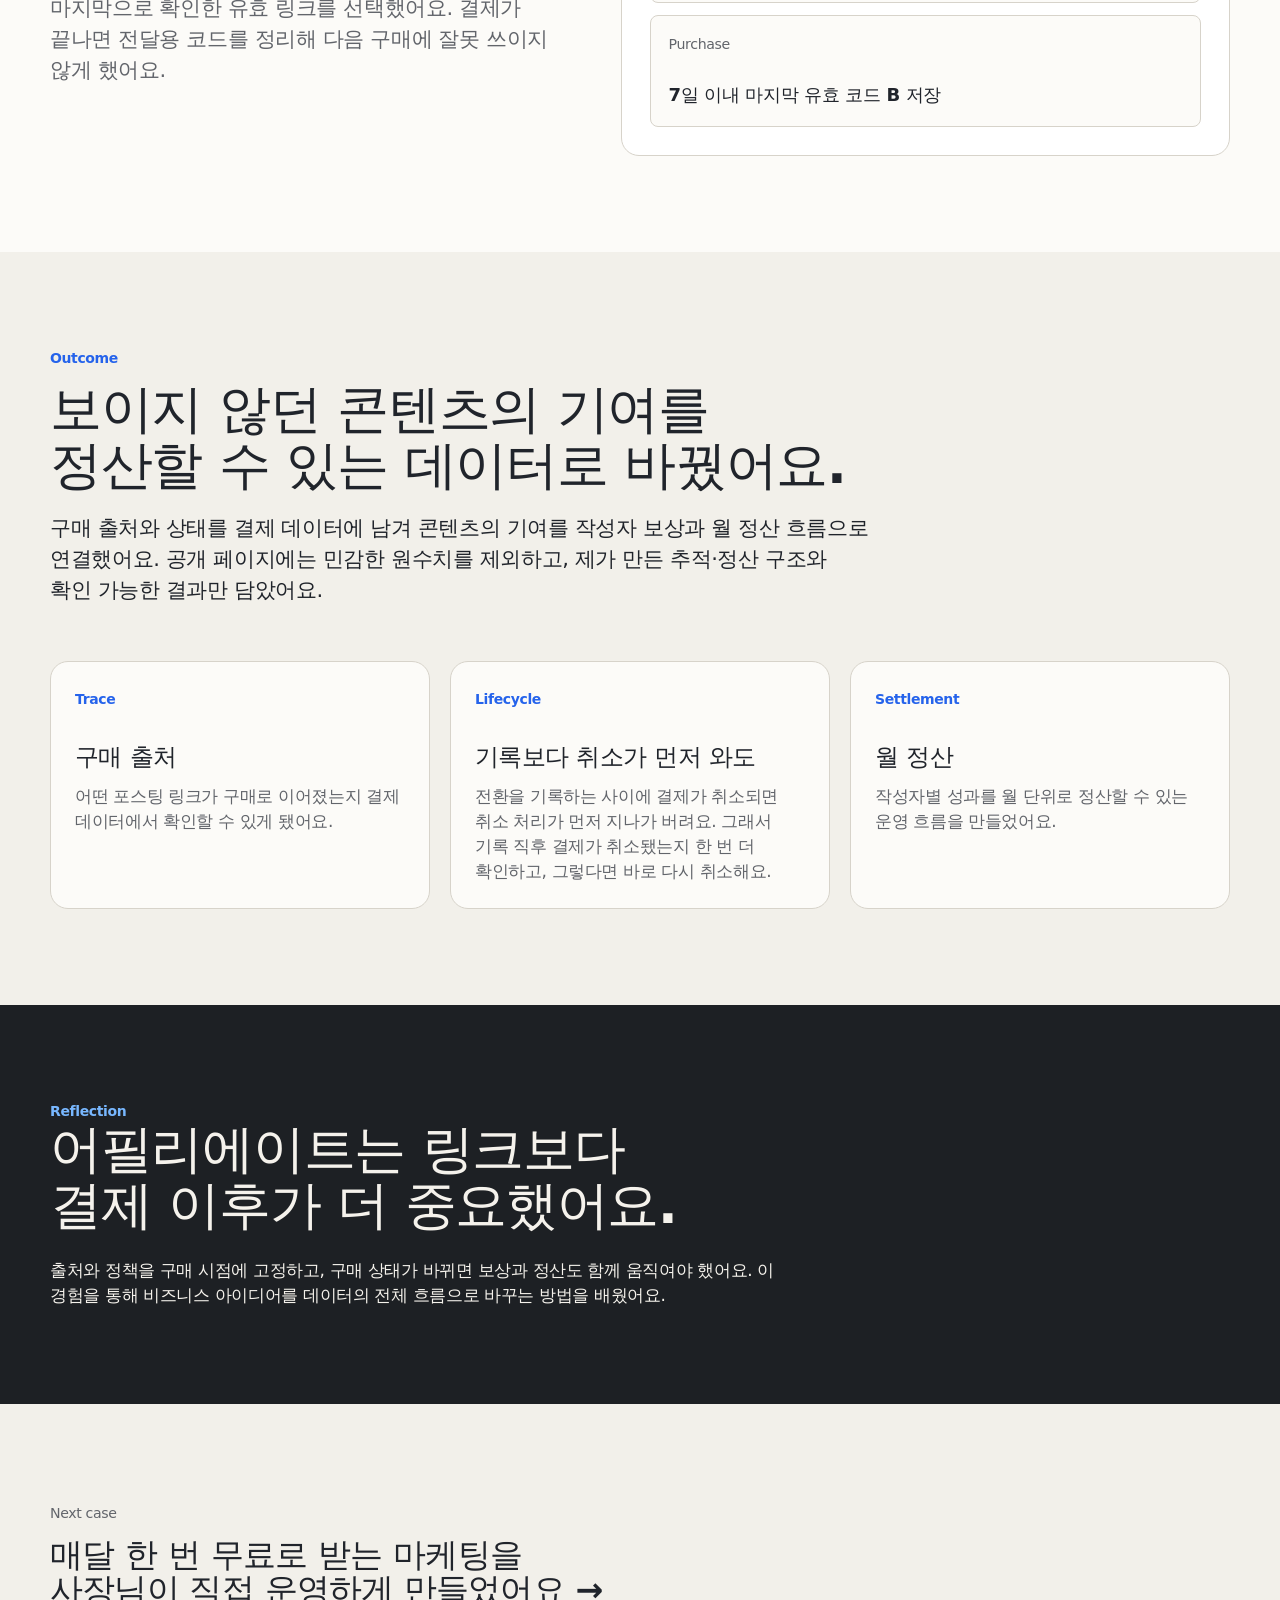
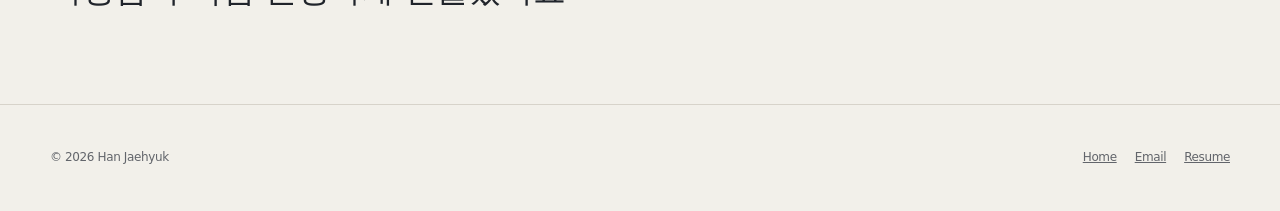
==== commit eb0f3ade: "포트폴리오 개선: 원인 서술 정정, 사례 재배치, 접근성 수정 - 성능 사례 원인 재서술: 무효화된 선조회 제거 + DB 집계 (기존 서술은 방향이 반대였음) - 데이터 접근량을 " ====
--- a/affiliate.html
+++ b/affiliate.html
@@ -2,6 +2,7 @@
 <html lang="ko">
 <head>
   <meta charset="utf-8">
+  <meta name="robots" content="noindex, nofollow">
   <meta name="viewport" content="width=device-width, initial-scale=1">
   <meta name="description" content="고품질 리뷰를 구매 전환과 연결한 팝로그 어필리에이트 시스템 구축 사례">
   <link rel="icon" href="data:,">
@@ -10,23 +11,22 @@
 </head>
 <body>
   <a class="skip" href="#main">본문으로 건너뛰기</a>
-  <header>
-    <nav class="global-nav" aria-label="글로벌 탐색"><div class="nav-inner"><a class="brand" href="index.html">JH</a><div class="nav-links"><a href="index.html#work">Work</a><a href="index.html#principles">Principles</a><a href="https://github.com/Jh-jaehyuk" target="_blank" rel="noreferrer">GitHub</a></div></div></nav>
-    <nav class="sub-nav" aria-label="사례 탐색"><div class="sub-nav-inner"><a class="sub-title" href="index.html">한재혁</a><div class="sub-links"><a href="index.html#work">모든 사례</a><a class="button button--primary" href="resume-public.pdf">이력서</a></div></div></nav>
+  <header class="site-header">
+    <nav class="site-nav" aria-label="주요 탐색"><div class="nav-inner"><a class="site-brand" href="index.html">한재혁</a><div class="site-links"><a href="index.html#work">사례</a><a href="index.html#about">소개</a><a class="site-link--github" href="https://github.com/Jh-jaehyuk" target="_blank" rel="noreferrer">GitHub</a><a class="button button--primary" href="resume-public.pdf">이력서</a></div></div></nav>
   </header>
 
   <main id="main">
     <section class="section hero hero--case section--dark-2">
       <div class="container">
         <div>
-          <p class="eyebrow">Case 03 · Affiliate</p>
-          <h1>고품질 리뷰를 구매 전환과 연결한 어필리에이트 시스템을 구축하다.</h1>
-          <p class="lead">콘텐츠에서 발생한 구매를 추적하고, 작성자 보상과 월 정산까지 이어지는 백엔드 전 구간을 구현했습니다.</p>
+          <p class="eyebrow">Case 04 · Affiliate</p>
+          <h1>좋은 리뷰가 만든 구매를 추적하고 보상할 수 있게 했어요.</h1>
+          <p class="lead">콘텐츠에서 시작된 구매를 따라가 작성자 보상과 월 정산까지 이어지는 흐름을 만들었어요.</p>
         </div>
         <dl class="stat-stack">
           <div><dt>Attribution window</dt><dd>7일</dd></div>
           <div><dt>Core flow</dt><dd>링크 → 정산</dd></div>
-          <div><dt>Business result</dt><dd>KPI 목표 초과</dd></div>
+          <div><dt>System outcome</dt><dd>추적 → 보상 → 정산</dd></div>
         </dl>
       </div>
     </section>
@@ -34,10 +34,10 @@
     <section class="section">
       <div class="reading">
         <p class="eyebrow">Problem</p>
-        <h2>좋은 리뷰가 구매를 만들었는지 알 수 없었습니다.</h2>
-        <p>팝로그는 사장님에게 고품질 리뷰 콘텐츠를 제공하기 위한 제품입니다. 작성자가 만든 포스팅을 통해 구매가 발생하면 수익의 일부를 나누는 구조를 목표로 했지만, 기존 시스템에는 “이 포스팅을 보고 구매했다”는 사실을 연결할 방법이 없었습니다.</p>
-        <p>필요한 것은 단축 링크 하나가 아니었습니다. 콘텐츠와 링크, 웹·앱 이동, 결제, 구매 상태, 보상과 월 정산이 끊기지 않는 추적 체계가 필요했습니다.</p>
-        <p class="callout"><strong>제가 맡은 범위</strong><br>링크 생성·검증·리다이렉션, 포스팅 작성 시 자동 발급, 웹·앱 코드 전달, 결제 출처 저장, 전환 상태 반영, 작성자 보상과 월 정산까지 백엔드 전 구간을 구현했습니다.</p>
+        <h2>좋은 리뷰가 실제 구매로 이어졌는지 알 수 없었어요.</h2>
+        <p>팝로그는 사장님에게 좋은 리뷰 콘텐츠를 제공하는 제품이에요. 포스팅을 보고 구매가 일어나면 작성자와 수익 일부를 나누려 했지만, 기존에는 “이 포스팅을 보고 샀다”는 사실을 연결할 방법이 없었어요.</p>
+        <p>단축 링크 하나로 끝나는 문제는 아니었어요. 콘텐츠와 링크, 웹·앱 이동, 결제, 구매 상태, 보상과 월 정산이 끊기지 않고 이어져야 했어요.</p>
+        <p class="callout"><strong>제가 맡은 범위</strong><br>링크 생성과 검증부터 웹·앱 코드 전달, 결제 출처 저장, 전환 상태 반영, 작성자 보상과 월 정산까지 백엔드 전 구간을 만들었어요.</p>
       </div>
     </section>
 
@@ -45,15 +45,27 @@
       <div class="container">
         <div class="section-head">
           <p class="eyebrow">End-to-end flow</p>
-          <h2>콘텐츠에서 정산까지 하나의 추적 경로로 연결했습니다.</h2>
+          <h2>콘텐츠에서 정산까지 하나의 길로 연결했어요.</h2>
         </div>
-        <ol class="timeline">
-          <li><span>01</span><div><h3>팝로그 작성 · 링크 발급</h3><p>포스팅이 만들어질 때 추적 가능한 링크를 자동으로 발급합니다.</p></div></li>
-          <li><span>02</span><div><h3>웹·앱 이동 · 코드 유지</h3><p>사용자가 웹과 앱을 오가는 동안 유효한 어필리에이트 코드를 전달합니다.</p></div></li>
-          <li><span>03</span><div><h3>구매 · 결제 출처 저장</h3><p>구매 시점의 링크 코드와 보상 정책 값을 결제 데이터에 저장합니다.</p></div></li>
-          <li><span>04</span><div><h3>구매 상태 · 작성자 보상</h3><p>사용 완료와 취소·환불에 맞춰 전환과 보상 상태를 함께 변경합니다.</p></div></li>
-          <li><span>05</span><div><h3>월 정산 · 일일 보정</h3><p>월별 정산 대상을 만들고, 누락되거나 불일치한 전환을 정기 작업으로 보정합니다.</p></div></li>
-        </ol>
+        <div class="system-map" role="group" aria-label="콘텐츠에서 작성자 정산까지 이어지는 어필리에이트 시스템 구조">
+          <p class="system-map__label">Attribution and settlement pipeline</p>
+          <div class="system-pipeline">
+            <div class="system-node"><small>Content</small><strong>팝로그 · 링크 발급</strong><p>포스팅별 추적 코드 생성</p></div>
+            <span class="system-arrow" aria-hidden="true"></span>
+            <div class="system-node"><small>Attribution</small><strong>웹·앱 코드 유지</strong><p>7일 내 마지막 유효 링크 선택</p></div>
+            <span class="system-arrow" aria-hidden="true"></span>
+            <div class="system-node system-node--primary"><small>Payment snapshot</small><strong>구매 출처 · 정책 저장</strong><p>결제 시점의 코드와 보상 비율 고정</p></div>
+            <span class="system-arrow" aria-hidden="true"></span>
+            <div class="system-node"><small>Reward ledger</small><strong>전환 · 작성자 보상</strong><p>완료·취소·환불 상태 반영</p></div>
+            <span class="system-arrow" aria-hidden="true"></span>
+            <div class="system-node"><small>Settlement</small><strong>월 정산</strong><p>일일 정합성 작업으로 누락 보정</p></div>
+          </div>
+          <ul class="system-proof" aria-label="핵심 데이터 설계 원칙">
+            <li><span>Window</span><strong>7일 귀속 기간</strong></li>
+            <li><span>Snapshot</span><strong>구매 시점 정책 보존</strong></li>
+            <li><span>Lifecycle</span><strong>결제 상태와 보상 동기화</strong></li>
+          </ul>
+        </div>
       </div>
     </section>
 
@@ -61,12 +73,12 @@
       <div class="container">
         <div class="section-head">
           <p class="eyebrow">Key decisions</p>
-          <h2>정책이 바뀌어도 과거 구매의 의미가 변하지 않게 했습니다.</h2>
+          <h2>정책이 바뀌어도 과거 구매의 의미는 그대로 남겼어요.</h2>
         </div>
         <div class="decision-grid">
-          <article class="decision"><span>01 · Attribution</span><h3>마지막 유효 링크</h3><p>구매 시점 기준 7일 이내의 마지막 유효 어필리에이트 코드를 출처로 사용했습니다.</p></article>
-          <article class="decision"><span>02 · Snapshot</span><h3>구매 시점 값 저장</h3><p>결제 ID와 링크 코드, 보상 비율을 함께 스냅샷해 이후 정책 변경이 과거 정산을 다시 쓰지 않게 했습니다.</p></article>
-          <article class="decision"><span>03 · Reconcile</span><h3>상태 변경과 보정</h3><p>완료·취소 흐름에서 전환과 보상을 갱신하고, 일일 정합성 작업으로 누락을 복구했습니다.</p></article>
+          <article class="decision"><span>01 · Attribution</span><h3>마지막 유효 링크</h3><p>구매 시점에서 7일 안에 확인된 마지막 유효 코드를 출처로 사용했어요.</p></article>
+          <article class="decision"><span>02 · Snapshot</span><h3>구매 시점 값 저장</h3><p>결제 ID와 링크 코드, 보상 비율을 함께 저장했어요. 이후 정책이 바뀌어도 과거 정산은 달라지지 않아요.</p></article>
+          <article class="decision"><span>03 · Reconcile</span><h3>같은 결제로는 한 번만 쌓이게 했어요</h3><p>결제 알림은 재전송될 수 있고 보정 작업도 다시 도니까, 전환 원장에 출처·결제 식별자·전환 종류로 유일 제약을 걸어 몇 번을 실행해도 한 건만 남게 했어요. 취소는 행을 지우지 않고 취소 시각과 사유를 남겨서, 나중에 왜 회수됐는지 되짚을 수 있어요.</p></article>
         </div>
       </div>
     </section>
@@ -75,10 +87,10 @@
       <div class="container two-column">
         <div>
           <p class="eyebrow">Attribution rule</p>
-          <h2>구매 순간에 출처와 정책을 확정했습니다.</h2>
-          <p class="support">브라우저와 앱 사이에서 코드가 여러 번 바뀔 수 있기 때문에 “처음 본 링크”가 아니라 구매 전 마지막으로 확인된 유효 링크를 선택했습니다. 결제가 끝나면 전달용 코드를 정리해 다음 구매에 잘못 재사용되지 않게 했습니다.</p>
+          <h2>구매하는 순간 출처와 정책을 확정했어요.</h2>
+          <p class="support">브라우저와 앱을 오가며 코드는 여러 번 바뀔 수 있어요. 그래서 처음 본 링크가 아니라 구매 전에 마지막으로 확인한 유효 링크를 선택했어요. 결제가 끝나면 전달용 코드를 정리해 다음 구매에 잘못 쓰이지 않게 했어요.</p>
         </div>
-        <div class="visual" aria-label="어필리에이트 출처 결정 규칙">
+        <div class="visual" role="group" aria-label="어필리에이트 출처 결정 규칙">
           <p class="visual-label">Last valid touch</p>
           <div class="flow">
             <div class="flow-step"><small>Day 1</small><strong>링크 A 방문</strong></div>
@@ -93,13 +105,13 @@
       <div class="container">
         <div class="section-head">
           <p class="eyebrow">Outcome</p>
-          <h2>추적할 수 없던 콘텐츠 기여를 정산 가능한 데이터로 바꿨습니다.</h2>
-          <p>프로젝트는 콘텐츠 수익화 KPI 목표를 초과 달성했습니다. 공개 페이지에서는 승인되지 않은 매출·작성자·콘텐츠 원수치 대신, 제가 구현한 추적과 정산의 구조 및 검증 가능한 결과만 설명합니다.</p>
+          <h2>보이지 않던 콘텐츠의 기여를 정산할 수 있는 데이터로 바꿨어요.</h2>
+          <p>구매 출처와 상태를 결제 데이터에 남겨 콘텐츠의 기여를 작성자 보상과 월 정산 흐름으로 연결했어요. 공개 페이지에는 민감한 원수치를 제외하고, 제가 만든 추적·정산 구조와 확인 가능한 결과만 담았어요.</p>
         </div>
         <div class="evidence-grid">
-          <article class="evidence"><span>Trace</span><h3>구매 출처</h3><p>어떤 포스팅 링크가 구매로 이어졌는지 결제 데이터에서 확인할 수 있게 됐습니다.</p></article>
-          <article class="evidence"><span>Lifecycle</span><h3>상태 정합성</h3><p>구매 완료·취소·환불에 맞춰 전환과 보상이 같은 의미를 유지합니다.</p></article>
-          <article class="evidence"><span>Settlement</span><h3>월 정산</h3><p>작성자별 성과를 월 단위 정산 대상으로 만들 수 있는 운영 흐름을 구축했습니다.</p></article>
+          <article class="evidence"><span>Trace</span><h3>구매 출처</h3><p>어떤 포스팅 링크가 구매로 이어졌는지 결제 데이터에서 확인할 수 있게 됐어요.</p></article>
+          <article class="evidence"><span>Lifecycle</span><h3>기록보다 취소가 먼저 와도</h3><p>전환을 기록하는 사이에 결제가 취소되면 취소 처리가 먼저 지나가 버려요. 그래서 기록 직후 결제가 취소됐는지 한 번 더 확인하고, 그렇다면 바로 다시 취소해요.</p></article>
+          <article class="evidence"><span>Settlement</span><h3>월 정산</h3><p>작성자별 성과를 월 단위로 정산할 수 있는 운영 흐름을 만들었어요.</p></article>
         </div>
       </div>
     </section>
@@ -107,12 +119,12 @@
     <section class="section section--dark-3">
       <div class="reading">
         <p class="eyebrow">Reflection</p>
-        <h2>어필리에이트는 링크 기능이 아니라 시간에 따라 변하는 회계 경로였습니다.</h2>
-        <p>클릭 수집보다 어려운 지점은 결제 이후였습니다. 출처와 정책을 구매 시점에 고정하고, 구매 상태가 바뀔 때 보상과 정산도 같은 방향으로 움직이게 해야 했습니다. 이 경험은 비즈니스 아이디어를 데이터 수명주기로 바꾸는 방법을 익히게 했습니다.</p>
+        <h2>어필리에이트는 링크보다 결제 이후가 더 중요했어요.</h2>
+        <p>출처와 정책을 구매 시점에 고정하고, 구매 상태가 바뀌면 보상과 정산도 함께 움직여야 했어요. 이 경험을 통해 비즈니스 아이디어를 데이터의 전체 흐름으로 바꾸는 방법을 배웠어요.</p>
       </div>
     </section>
 
-    <section class="section section--parchment"><div class="container"><a class="next-case" href="performance.html"><small>Next case</small><h2>30초 타임아웃을 500ms 이하로 줄여 앱 화면을 복구하다 →</h2></a></div></section>
+    <section class="section section--parchment"><div class="container"><a class="next-case" href="self-marketing.html"><small>Next case</small><h2>매달 한 번 무료로 받는 마케팅을 사장님이 직접 운영하게 만들었어요 →</h2></a></div></section>
   </main>
   <footer><div class="footer-inner"><span>© 2026 Han Jaehyuk</span><div class="footer-links"><a href="index.html">Home</a><a href="mailto:jh.jaehyuk213@gmail.com">Email</a><a href="resume-public.pdf">Resume</a></div></div></footer>
 </body>
--- a/styles.css
+++ b/styles.css
@@ -1,18 +1,24 @@
 :root {
-  --primary: #0066cc;
-  --primary-focus: #0071e3;
-  --primary-dark: #2997ff;
-  --canvas: #fff;
-  --parchment: #f5f5f7;
-  --pearl: #fafafc;
-  --ink: #1d1d1f;
-  --muted: #6e6e73;
-  --dark: #272729;
-  --dark-2: #2a2a2c;
-  --dark-3: #252527;
-  --hairline: #e0e0e0;
+  --primary: #2563eb;
+  --primary-focus: #1d4ed8;
+  --primary-dark: #78b7ff;
+  --canvas: #fcfbf8;
+  --parchment: #f2f0ea;
+  --pearl: #fff;
+  --ink: #20242b;
+  --muted: #62656b;
+  --muted-dark: #c8c5be;
+  --on-dark: #f5f2ec;
+  --on-primary: #fff;
+  --dark: #24272c;
+  --dark-2: #2a2d32;
+  --dark-3: #1d2024;
+  --hairline: #d7d3ca;
+  --nav-surface: rgba(233, 230, 222, .92);
+  --nav-border: #d2cec4;
   --max: 1180px;
   --reading: 760px;
+  --nav-height: 60px;
   color: var(--ink);
   background: var(--canvas);
   font-family: "SF Pro Text", -apple-system, BlinkMacSystemFont, system-ui, sans-serif;
@@ -30,7 +36,7 @@
   line-height: 1.47;
   letter-spacing: -.022em;
   word-break: keep-all;
-  overflow-wrap: anywhere;
+  overflow-wrap: break-word;
 }
 
 a { color: inherit; }
@@ -41,6 +47,17 @@
 :focus-visible {
   outline: 2px solid var(--primary-focus);
   outline-offset: 3px;
+}
+
+/* 다크 섹션에서는 --primary-focus가 2.06~2.44:1로 사라진다. 밝은 링으로 교체(6.59~7.80:1) */
+.section--dark :focus-visible,
+.section--dark-2 :focus-visible,
+.section--dark-3 :focus-visible { outline-color: var(--primary-dark); }
+
+/* 파란 버튼 위에서는 어느 파랑도 안 보인다(1.30:1). 흰 링을 버튼 안쪽에 그린다(5.17:1) */
+.button--primary:focus-visible {
+  outline-color: var(--on-primary);
+  outline-offset: -5px;
 }
 
 .skip {
@@ -51,26 +68,18 @@
   padding: 10px 16px;
   border-radius: 999px;
   background: var(--primary);
-  color: white;
+  color: var(--on-primary);
 }
 
 .skip:focus { top: 12px; }
 
-.global-nav {
-  height: 44px;
-  background: #000;
-  color: white;
-}
-
 .nav-inner,
-.sub-nav-inner,
 .container {
   width: min(calc(100% - 40px), var(--max));
   margin-inline: auto;
 }
 
-.nav-inner,
-.sub-nav-inner {
+.nav-inner {
   height: 100%;
   display: flex;
   align-items: center;
@@ -78,14 +87,27 @@
   gap: 24px;
 }
 
-.brand {
-  font-size: 13px;
+.site-header {
+  position: sticky;
+  top: 0;
+  z-index: 20;
+}
+
+.site-nav {
+  height: var(--nav-height);
+  border-bottom: 1px solid var(--nav-border);
+  background: var(--nav-surface);
+  backdrop-filter: saturate(180%) blur(20px);
+}
+
+.site-brand {
+  font-family: "SF Pro Display", -apple-system, BlinkMacSystemFont, system-ui, sans-serif;
+  font-size: 19px;
   font-weight: 600;
   text-decoration: none;
 }
 
-.nav-links,
-.sub-links,
+.site-links,
 .button-row,
 .tags,
 .footer-links {
@@ -94,39 +116,24 @@
   flex-wrap: wrap;
 }
 
-.nav-links { gap: 28px; }
-
-.nav-links a {
-  color: white;
-  font-size: 12px;
-  letter-spacing: -.01em;
+.site-links {
+  gap: 28px;
+  font-size: 14px;
+}
+
+/* 텍스트 링크의 라인박스는 약 20px로 WCAG 2.5.8 최소 24px에 미달한다 */
+.site-links a {
+  min-height: 24px;
+  display: inline-flex;
+  align-items: center;
   text-decoration: none;
-  opacity: .82;
-}
-
-.sub-nav {
-  position: sticky;
-  top: 0;
-  z-index: 20;
-  height: 52px;
-  border-bottom: 1px solid rgba(0, 0, 0, .08);
-  background: rgba(245, 245, 247, .82);
-  backdrop-filter: saturate(180%) blur(20px);
-}
-
-.sub-title {
-  font-family: "SF Pro Display", -apple-system, BlinkMacSystemFont, system-ui, sans-serif;
-  font-size: 21px;
-  font-weight: 600;
-  text-decoration: none;
-}
-
-.sub-links {
-  gap: 24px;
+}
+
+.site-links .button {
+  min-height: 40px;
+  padding: 8px 16px;
   font-size: 14px;
 }
-
-.sub-links a { text-decoration: none; }
 
 .button {
   min-height: 44px;
@@ -145,7 +152,7 @@
 
 .button--primary {
   background: var(--primary);
-  color: white;
+  color: var(--on-primary);
 }
 
 .button--dark {
@@ -164,29 +171,30 @@
 
 .section--dark {
   background: var(--dark);
-  color: white;
+  color: var(--on-dark);
 }
 
 .section--dark-2 {
   background: var(--dark-2);
-  color: white;
+  color: var(--on-dark);
 }
 
 .section--dark-3 {
   background: var(--dark-3);
-  color: white;
+  color: var(--on-dark);
 }
 
 .section--dark .muted,
 .section--dark-2 .muted,
-.section--dark-3 .muted { color: #ccc; }
+.section--dark-3 .muted { color: var(--muted-dark); }
 
 .section--dark a:not(.button),
 .section--dark-2 a:not(.button),
 .section--dark-3 a:not(.button) { color: var(--primary-dark); }
 
 .hero {
-  min-height: calc(100svh - 96px);
+  /* 100svh를 그대로 쓰면 근거(지표 카드)가 전부 폴드 아래로 밀린다 */
+  min-height: min(680px, calc(100svh - var(--nav-height)));
   display: grid;
   place-items: center;
   text-align: center;
@@ -223,6 +231,7 @@
   font-family: "SF Pro Display", -apple-system, BlinkMacSystemFont, system-ui, sans-serif;
   font-weight: 600;
   letter-spacing: -.025em;
+  text-wrap: balance;
 }
 
 h1 {
@@ -262,6 +271,17 @@
   font-size: 21px;
 }
 
+/* 히어로는 가운데 정렬이므로 .support도 중앙에 (이전엔 인라인 style로 땜빵) */
+.hero:not(.hero--case) .support { margin-inline: auto; }
+
+.lead,
+.support,
+.reading p,
+.work-copy p,
+.contact p {
+  text-wrap: pretty;
+}
+
 .button-row {
   gap: 12px;
   margin-top: 32px;
@@ -294,7 +314,7 @@
 
 .section--dark .stat-stack dt,
 .section--dark-2 .stat-stack dt,
-.section--dark-3 .stat-stack dt { color: #ccc; }
+.section--dark-3 .stat-stack dt { color: var(--muted-dark); }
 
 .stat-stack dd {
   margin: 4px 0 0;
@@ -321,7 +341,9 @@
 }
 
 .metric {
-  min-height: 220px;
+  min-height: 248px;
+  display: flex;
+  flex-direction: column;
   padding: 24px;
   border: 1px solid var(--hairline);
   border-radius: 18px;
@@ -334,15 +356,32 @@
 }
 
 .metric strong {
-  display: block;
-  margin: 42px 0 10px;
+  display: grid;
+  gap: 6px;
+  margin: 32px 0 18px;
   font-family: "SF Pro Display", -apple-system, BlinkMacSystemFont, system-ui, sans-serif;
-  font-size: clamp(38px, 4vw, 54px);
+}
+
+.metric-value {
+  font-size: clamp(44px, 4vw, 54px);
   line-height: 1;
   letter-spacing: -.035em;
 }
 
-.metric p { margin: 0; }
+.metric-unit {
+  min-height: 20px;
+  font-family: "SF Pro Text", -apple-system, BlinkMacSystemFont, system-ui, sans-serif;
+  font-size: 15px;
+  line-height: 1.3;
+  letter-spacing: -.01em;
+}
+
+.metric p {
+  min-height: 50px;
+  margin: auto 0 0;
+}
+
+.metric p span { display: block; }
 
 .featured-work {
   display: grid;
@@ -376,6 +415,10 @@
 }
 
 .work-meta li {
+  /* 값이 길어 줄바꿈될 때 둘째 줄이 라벨 열까지 흘러내리지 않게 2열로 고정 */
+  display: grid;
+  grid-template-columns: 92px minmax(0, 1fr);
+  gap: 4px 12px;
   padding: 12px 0;
   border-top: 1px solid rgba(0, 0, 0, .12);
 }
@@ -383,11 +426,7 @@
 .section--dark .work-meta li,
 .section--dark-2 .work-meta li { border-color: rgba(255, 255, 255, .18); }
 
-.work-meta b {
-  display: inline-block;
-  min-width: 92px;
-  font-weight: 600;
-}
+.work-meta b { font-weight: 600; }
 
 .visual {
   padding: 28px;
@@ -411,7 +450,7 @@
 }
 
 .section--dark .visual-label,
-.section--dark-2 .visual-label { color: #ccc; }
+.section--dark-2 .visual-label { color: var(--muted-dark); }
 
 .flow {
   display: grid;
@@ -422,6 +461,8 @@
   grid-template-columns: repeat(3, 1fr);
   align-items: stretch;
 }
+
+.flow--split { grid-template-columns: repeat(2, 1fr); }
 
 .flow-step {
   min-height: 112px;
@@ -443,7 +484,7 @@
 .flow-step small { color: var(--muted); }
 
 .section--dark .flow-step small,
-.section--dark-2 .flow-step small { color: #ccc; }
+.section--dark-2 .flow-step small { color: var(--muted-dark); }
 
 .flow-step strong { font-size: 18px; }
 
@@ -490,10 +531,14 @@
   color: var(--primary);
 }
 
+/* 컨테이너 폭은 .container와 맞춰 좌측 기준선을 통일하고(이전엔 1440px에서 210px 어긋남),
+   측정폭 제한은 자식에 걸어 760px를 유지한다 */
 .reading {
-  width: min(100%, var(--reading));
+  width: min(calc(100% - 40px), var(--max));
   margin-inline: auto;
 }
+
+.reading > * { max-width: var(--reading); }
 
 .reading > * + * { margin-top: 24px; }
 
@@ -565,7 +610,7 @@
 .section--dark .decision p,
 .section--dark .evidence p,
 .section--dark-2 .decision p,
-.section--dark-2 .evidence p { color: #ccc; }
+.section--dark-2 .evidence p { color: var(--muted-dark); }
 
 .architecture {
   padding: 32px;
@@ -611,6 +656,289 @@
 .section--dark-2 .architecture-node--primary,
 .section--dark-3 .architecture-node--primary { border-color: var(--primary-dark); }
 
+.system-map {
+  padding: 32px;
+  border: 1px solid var(--hairline);
+  border-radius: 18px;
+  background: var(--pearl);
+}
+
+.section--dark .system-map,
+.section--dark-2 .system-map,
+.section--dark-3 .system-map {
+  border-color: rgba(255, 255, 255, .18);
+  background: rgba(255, 255, 255, .035);
+}
+
+.system-map__label {
+  margin: 0 0 24px;
+  color: var(--muted);
+  font-size: 12px;
+  font-weight: 600;
+  letter-spacing: .04em;
+  text-transform: uppercase;
+}
+
+.section--dark .system-map__label,
+.section--dark-2 .system-map__label,
+.section--dark-3 .system-map__label { color: var(--muted-dark); }
+
+.system-map__flow {
+  display: flex;
+  align-items: stretch;
+  gap: 12px;
+}
+
+.system-map__flow > .system-node,
+.system-map__flow > .system-branch { flex: 1; }
+
+.system-node,
+.system-route,
+.system-proof li,
+.system-domain {
+  border: 1px solid var(--hairline);
+  border-radius: 8px;
+  background: var(--canvas);
+}
+
+.section--dark .system-node,
+.section--dark .system-route,
+.section--dark .system-proof li,
+.section--dark .system-domain,
+.section--dark-2 .system-node,
+.section--dark-2 .system-route,
+.section--dark-2 .system-proof li,
+.section--dark-2 .system-domain,
+.section--dark-3 .system-node,
+.section--dark-3 .system-route,
+.section--dark-3 .system-proof li,
+.section--dark-3 .system-domain {
+  border-color: rgba(255, 255, 255, .16);
+  background: rgba(255, 255, 255, .035);
+}
+
+.system-node,
+.system-route {
+  min-height: 128px;
+  display: flex;
+  flex-direction: column;
+  justify-content: space-between;
+  padding: 18px;
+}
+
+.system-node small,
+.system-route small,
+.system-proof span,
+.system-domain span {
+  color: var(--muted);
+  font-size: 12px;
+  font-weight: 600;
+}
+
+.section--dark .system-node small,
+.section--dark .system-route small,
+.section--dark .system-proof span,
+.section--dark .system-domain span,
+.section--dark-2 .system-node small,
+.section--dark-2 .system-route small,
+.section--dark-2 .system-proof span,
+.section--dark-2 .system-domain span,
+.section--dark-3 .system-node small,
+.section--dark-3 .system-route small,
+.section--dark-3 .system-proof span,
+.section--dark-3 .system-domain span { color: var(--muted-dark); }
+
+.system-node strong,
+.system-route strong,
+.system-domain strong {
+  font-size: 19px;
+  line-height: 1.2;
+}
+
+.system-node p,
+.system-route p {
+  margin: 12px 0 0;
+  color: var(--muted);
+  font-size: 14px;
+}
+
+.section--dark .system-node p,
+.section--dark .system-route p,
+.section--dark-2 .system-node p,
+.section--dark-2 .system-route p,
+.section--dark-3 .system-node p,
+.section--dark-3 .system-route p { color: var(--muted-dark); }
+
+.system-node--primary,
+.system-route--primary { border: 2px solid var(--primary); }
+
+.section--dark .system-node--primary,
+.section--dark .system-route--primary,
+.section--dark-2 .system-node--primary,
+.section--dark-2 .system-route--primary,
+.section--dark-3 .system-node--primary,
+.section--dark-3 .system-route--primary { border-color: var(--primary-dark); }
+
+.system-route--legacy { border-style: dashed; }
+
+.system-arrow {
+  width: 28px;
+  display: grid;
+  flex: 0 0 28px;
+  place-items: center;
+  color: var(--primary);
+}
+
+.system-arrow::before {
+  content: "→";
+  font-size: 22px;
+}
+
+.section--dark .system-arrow,
+.section--dark-2 .system-arrow,
+.section--dark-3 .system-arrow { color: var(--primary-dark); }
+
+.system-branch {
+  display: grid;
+  gap: 10px;
+}
+
+.system-branch__label,
+.system-group-label {
+  color: var(--muted);
+  font-size: 12px;
+  font-weight: 600;
+}
+
+.section--dark .system-branch__label,
+.section--dark .system-group-label,
+.section--dark-2 .system-branch__label,
+.section--dark-2 .system-group-label,
+.section--dark-3 .system-branch__label,
+.section--dark-3 .system-group-label { color: var(--muted-dark); }
+
+.system-branch__label { display: none; }
+
+.system-group-label { margin: 16px 0 10px; }
+
+.system-route { min-height: 96px; }
+
+.system-domain {
+  display: flex;
+  align-items: center;
+  justify-content: space-between;
+  gap: 24px;
+  margin-top: 16px;
+  padding: 18px;
+}
+
+.system-proof {
+  display: grid;
+  grid-template-columns: repeat(3, 1fr);
+  gap: 10px;
+  margin: 16px 0 0;
+  padding: 0;
+  list-style: none;
+}
+
+.system-proof li {
+  min-height: 72px;
+  display: grid;
+  align-content: center;
+  gap: 4px;
+  padding: 14px;
+}
+
+.system-proof strong { font-size: 15px; }
+
+.system-map__groups,
+.system-map__signals {
+  display: grid;
+  grid-template-columns: repeat(3, 1fr);
+  gap: 12px;
+}
+
+.system-node--planned { border-style: dashed; }
+
+.system-map__signals {
+  margin-top: 12px;
+  color: var(--muted);
+  font-size: 14px;
+  text-align: center;
+}
+
+.section--dark .system-map__signals,
+.section--dark-2 .system-map__signals,
+.section--dark-3 .system-map__signals { color: var(--muted-dark); }
+
+.system-map__signals span {
+  padding: 10px;
+  border-top: 1px solid var(--hairline);
+}
+
+.section--dark .system-map__signals span,
+.section--dark-2 .system-map__signals span,
+.section--dark-3 .system-map__signals span { border-color: rgba(255, 255, 255, .16); }
+
+.system-compare {
+  display: grid;
+  grid-template-columns: repeat(2, 1fr);
+  gap: 20px;
+}
+
+.system-panel {
+  padding: 24px;
+  border: 1px solid rgba(255, 255, 255, .16);
+  border-radius: 18px;
+  background: rgba(255, 255, 255, .035);
+}
+
+.system-panel > span {
+  display: block;
+  margin-bottom: 20px;
+  color: var(--primary-dark);
+  font-size: 14px;
+  font-weight: 600;
+}
+
+.system-panel .system-map__flow { flex-direction: column; }
+
+.system-panel .system-arrow {
+  width: 100%;
+  height: 24px;
+  flex-basis: 24px;
+}
+
+.system-panel .system-arrow::before { content: "↓"; }
+
+.system-query-grid {
+  display: grid;
+  grid-template-columns: repeat(3, 1fr);
+  gap: 8px;
+}
+
+.system-query-grid span {
+  padding: 10px 8px;
+  border: 1px dashed rgba(255, 255, 255, .22);
+  border-radius: 8px;
+  color: var(--muted-dark);
+  font-size: 13px;
+  text-align: center;
+}
+
+.system-pipeline {
+  display: flex;
+  align-items: stretch;
+  gap: 8px;
+}
+
+.system-pipeline .system-node { flex: 1; }
+
+.system-pipeline .system-arrow {
+  width: 20px;
+  flex-basis: 20px;
+}
+
 .timeline {
   margin: 0;
   padding: 0;
@@ -649,7 +977,7 @@
 
 .section--dark .timeline p,
 .section--dark-2 .timeline p,
-.section--dark-3 .timeline p { color: #ccc; }
+.section--dark-3 .timeline p { color: var(--muted-dark); }
 
 .comparison {
   width: 100%;
@@ -672,7 +1000,10 @@
 
 .comparison td:first-child { font-weight: 600; }
 
-.tags { gap: 8px; }
+.tags {
+  gap: 8px;
+  margin-top: 20px;
+}
 
 .tag {
   padding: 8px 12px;
@@ -686,7 +1017,7 @@
 
 .principles-grid p {
   margin: 12px 0 0;
-  color: #ccc;
+  color: var(--muted-dark);
 }
 
 .contact { text-align: center; }
@@ -714,9 +1045,13 @@
 .next-case h2 {
   max-width: 900px;
   margin-top: 12px;
+  /* 본문 h2와 같은 52px이면 티저가 결론을 이긴다 */
+  font-size: clamp(24px, 2.6vw, 34px);
 }
 
 footer {
+  /* 모든 페이지의 마지막 섹션이 --parchment라 경계 없이 녹아든다 */
+  border-top: 1px solid var(--hairline);
   padding: 44px 24px;
   background: var(--parchment);
   color: var(--muted);
@@ -733,6 +1068,9 @@
 
 .footer-links { gap: 18px; }
 
+#work,
+#about { scroll-margin-top: calc(var(--nav-height) + 16px); }
+
 @media (max-width: 1023px) {
   .hero--case .container,
   .work-grid,
@@ -751,6 +1089,20 @@
   }
 
   .stat-stack div { padding-right: 20px; }
+
+  /* 5노드 파이프라인은 노드당 약 97px까지 좁아져 어절이 쪼개진다. 3노드 .system-map__flow는
+     노드당 약 260px이라 640px까지 버티므로 여기서는 파이프라인만 세로로 접는다 */
+  .system-pipeline { flex-direction: column; }
+
+  .system-pipeline .system-arrow {
+    width: 100%;
+    height: 24px;
+    flex-basis: 24px;
+  }
+
+  .system-pipeline .system-arrow::before { content: "↓"; }
+
+  .system-pipeline .system-node { min-height: 0; }
 }
 
 @media (max-width: 833px) {
@@ -762,29 +1114,144 @@
 }
 
 @media (max-width: 640px) {
-  body { word-break: normal; }
+  :root { --nav-height: 56px; }
 
   .section { padding: 64px 20px; }
 
-  .nav-links a:not(:last-child),
-  .sub-links a:not(.button) { display: none; }
+  .nav-inner { gap: 16px; }
+
+  .site-brand { font-size: 17px; }
+
+  .site-links { gap: 12px; }
+
+  .site-links a:not(:first-child):not(.button) { display: none; }
+
 
   .metric-grid,
   .supporting-grid,
   .architecture-row,
   .flow--horizontal,
+  .flow--split,
+  .system-compare,
+  .system-map__groups,
+  .system-map__signals,
+  .system-proof,
   .stat-stack { grid-template-columns: 1fr; }
 
+  .system-map__flow { flex-direction: column; }
+
+  .system-arrow {
+    width: 100%;
+    height: 24px;
+    flex-basis: 24px;
+  }
+
+  .system-arrow::before { content: "↓"; }
+
+  .system-domain {
+    align-items: flex-start;
+    flex-direction: column;
+    gap: 6px;
+    padding: 14px 0;
+    border-right: 0;
+    border-left: 0;
+    border-radius: 0;
+    background: transparent;
+  }
+
+  .system-map__signals { text-align: left; }
+
+  .system-branch__label { display: block; }
+
+  .system-proof li {
+    min-height: 0;
+    grid-template-columns: 72px minmax(0, 1fr);
+    align-items: center;
+    padding: 12px 14px;
+  }
+
+  .system-map__groups--consumers {
+    grid-template-columns: repeat(2, 1fr);
+  }
+
+  .system-map__groups--consumers .system-node--planned {
+    grid-column: 1 / -1;
+  }
+
   .stat-stack div { padding-right: 0; }
 
-  .case-card { min-height: 340px; }
+  .metric {
+    min-height: 180px;
+    padding: 20px;
+  }
+
+  .metric strong { margin: 18px 0 12px; }
+
+  .case-card {
+    min-height: auto;
+    padding: 24px;
+  }
+
+  .case-card h3 { margin-top: 32px; }
+
+  .timeline li {
+    grid-template-columns: 1fr;
+    gap: 8px;
+  }
 
   .comparison {
     display: block;
-    overflow-x: auto;
+    overflow: visible;
+  }
+
+  .comparison thead {
+    position: absolute;
+    width: 1px;
+    height: 1px;
+    overflow: hidden;
+    clip: rect(0 0 0 0);
+    clip-path: inset(50%);
+    white-space: nowrap;
+  }
+
+  .comparison tbody,
+  .comparison tr,
+  .comparison td {
+    display: block;
+  }
+
+  .comparison tr {
+    padding: 20px 0;
+    border-top: 1px solid var(--hairline);
+  }
+
+  .comparison tr:last-child { border-bottom: 1px solid var(--hairline); }
+
+  .comparison td,
+  .comparison td:first-child {
+    display: grid;
+    grid-template-columns: 76px minmax(0, 1fr);
+    gap: 12px;
+    padding: 6px 0;
+    border: 0;
+    font-weight: 400;
+  }
+
+  .comparison td::before {
+    content: attr(data-label);
+    color: var(--muted);
+    font-size: 12px;
+    font-weight: 600;
   }
 
   .footer-inner { flex-direction: column; }
+
+  .footer-links a {
+    min-height: 44px;
+    display: inline-flex;
+    align-items: center;
+    padding-inline: 4px;
+  }
 }
 
 @media (max-width: 419px) {
@@ -792,6 +1259,8 @@
 
   h1 { font-size: 34px; }
   h2 { font-size: 30px; }
+  h1,
+  h2 { line-height: 1.12; }
   .lead,
   .support,
   .work-copy p:not(.eyebrow),
@@ -799,7 +1268,11 @@
   .contact p { font-size: 19px; }
 
   .visual,
-  .architecture { padding: 20px; }
+  .architecture,
+  .system-map,
+  .system-panel { padding: 20px; }
+
+  .system-query-grid { grid-template-columns: 1fr; }
 }
 
 @media (prefers-reduced-motion: reduce) {
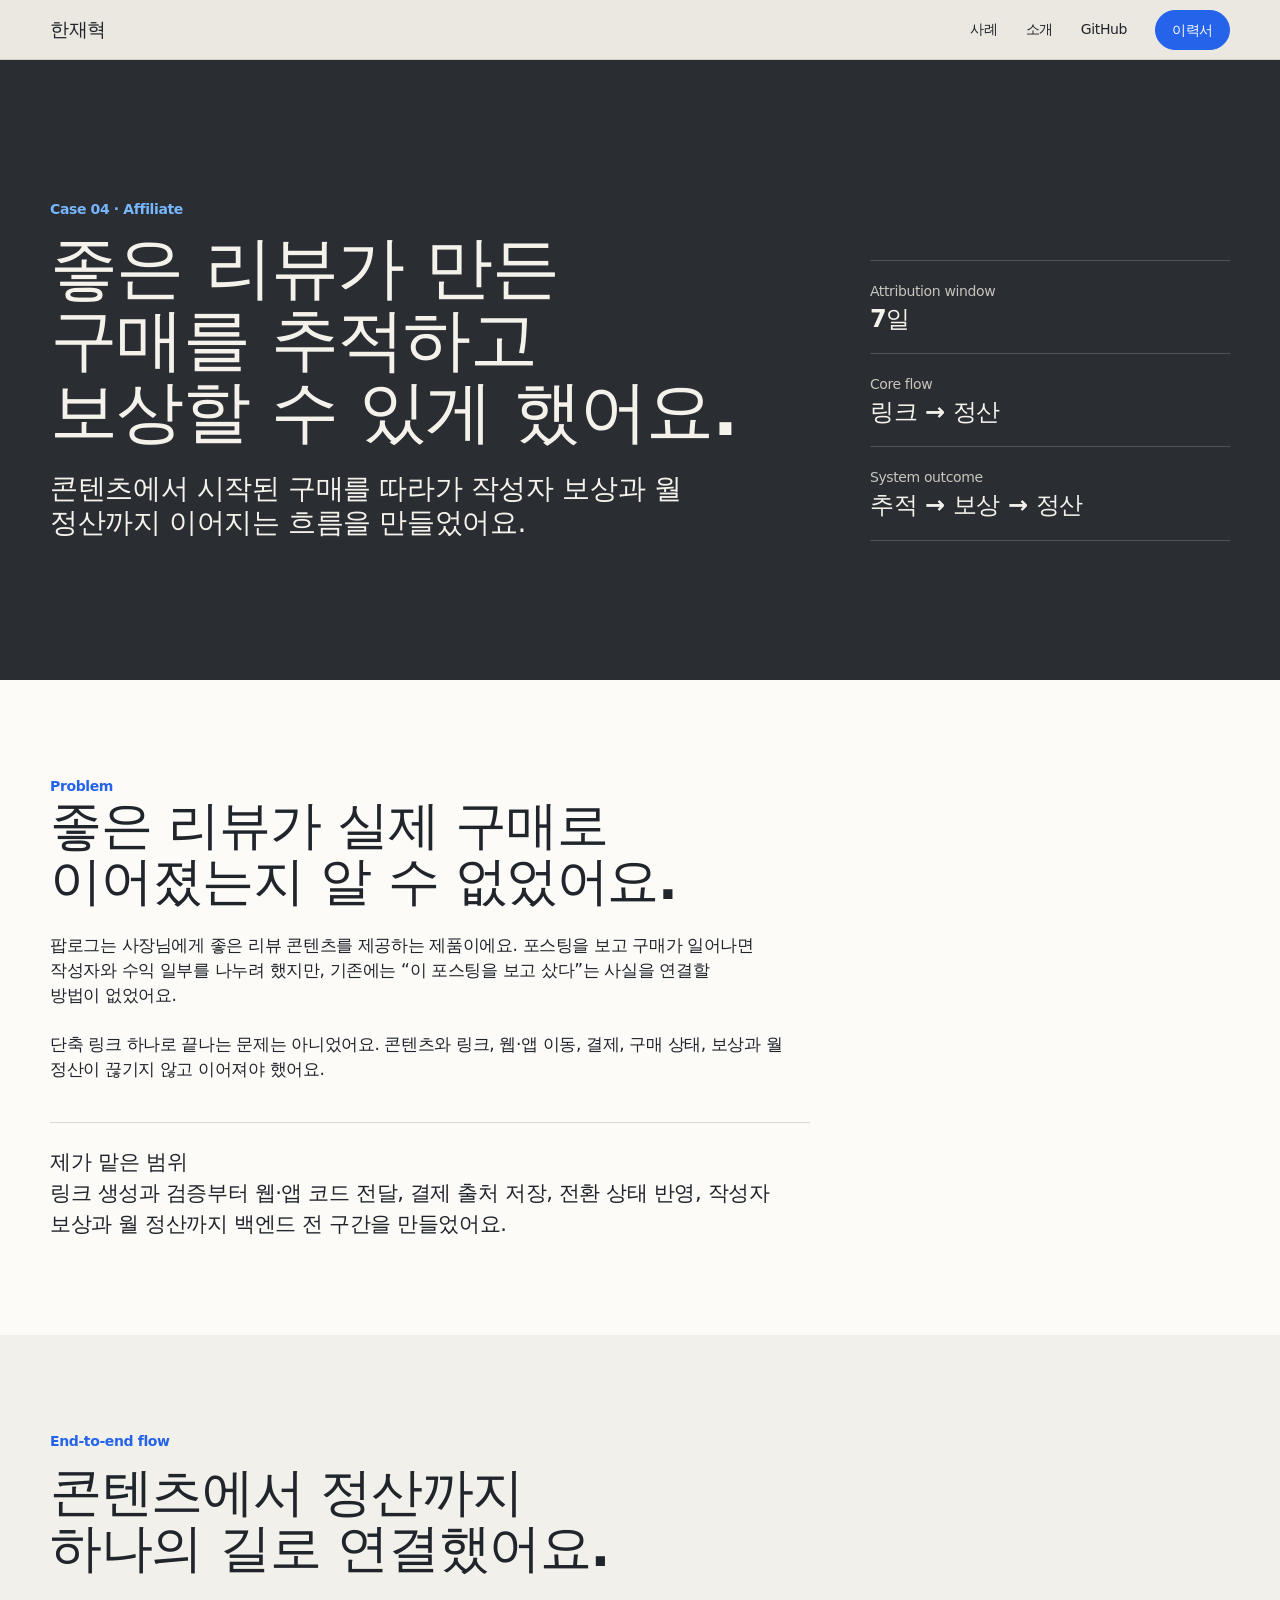
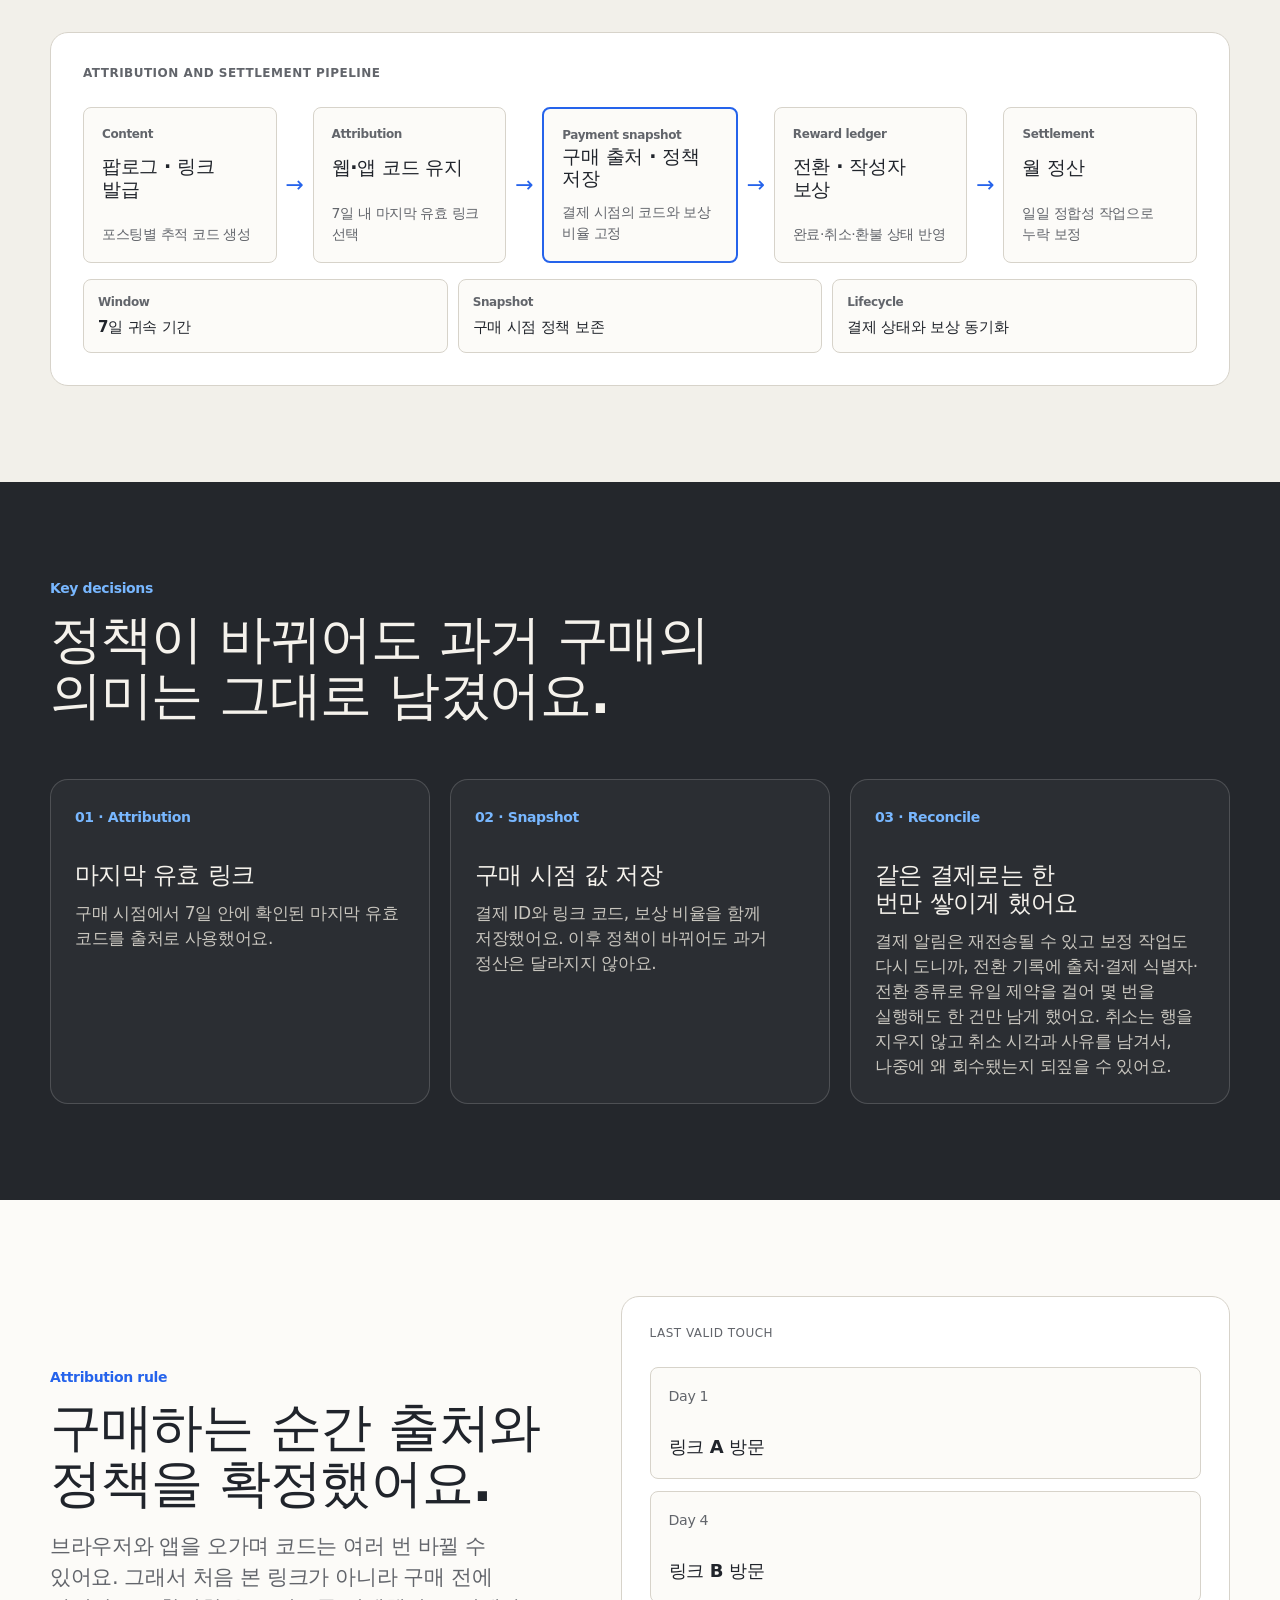
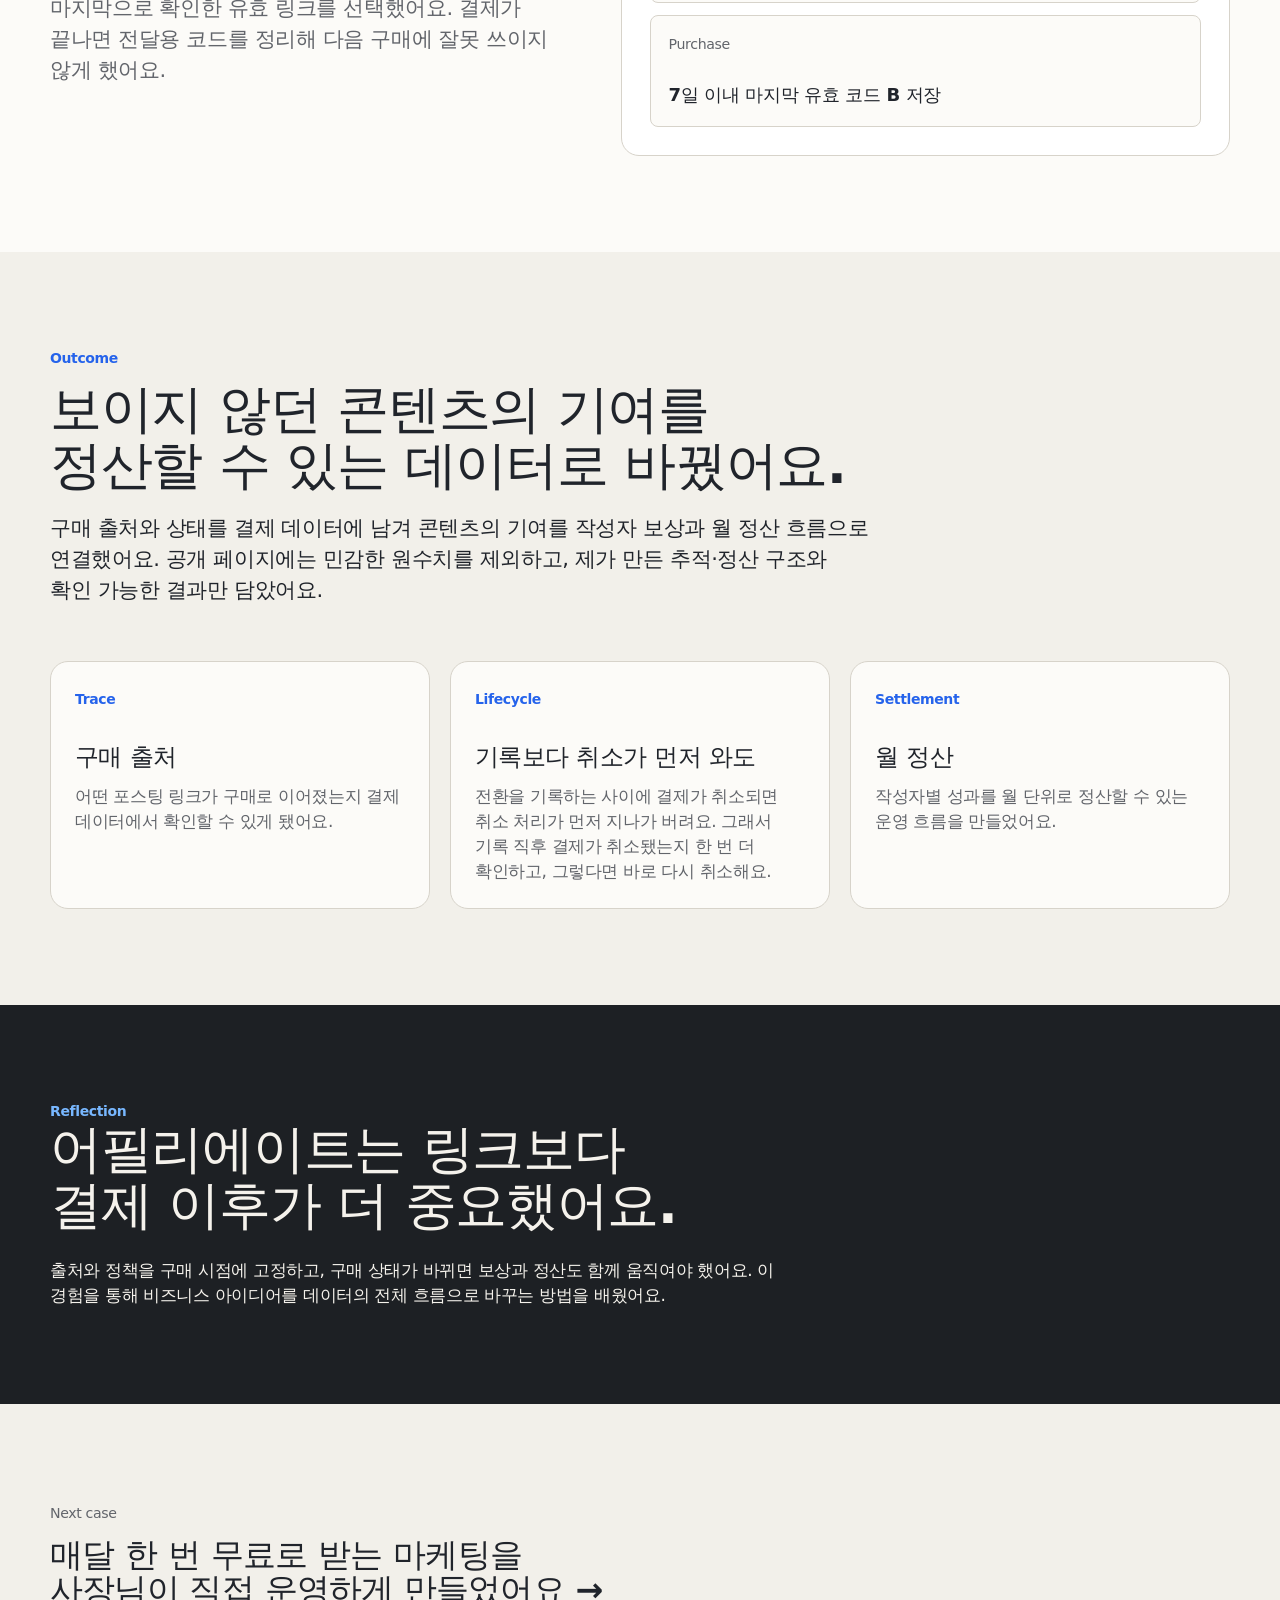
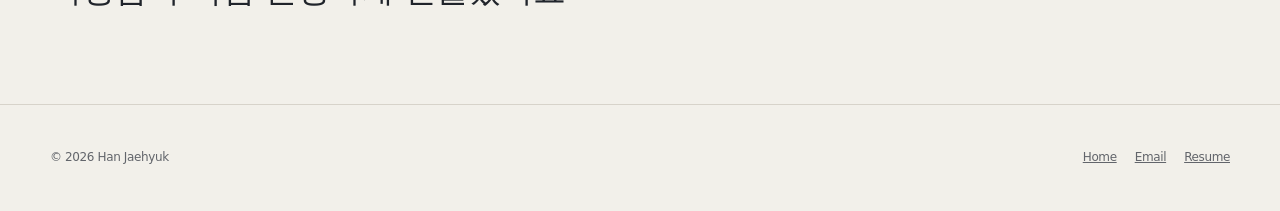
==== commit 1f6edc5b: "용어 정리: 원장 -> 적립 내역, 서비스 구조 정확히 표기 - '원장'(회계 용어)이 낯설게 읽혀 문맥별로 교체   보상 원장 -> 적립 내역 / 음수 offset 원장 -> 음" ====
--- a/affiliate.html
+++ b/affiliate.html
@@ -78,7 +78,7 @@
         <div class="decision-grid">
           <article class="decision"><span>01 · Attribution</span><h3>마지막 유효 링크</h3><p>구매 시점에서 7일 안에 확인된 마지막 유효 코드를 출처로 사용했어요.</p></article>
           <article class="decision"><span>02 · Snapshot</span><h3>구매 시점 값 저장</h3><p>결제 ID와 링크 코드, 보상 비율을 함께 저장했어요. 이후 정책이 바뀌어도 과거 정산은 달라지지 않아요.</p></article>
-          <article class="decision"><span>03 · Reconcile</span><h3>같은 결제로는 한 번만 쌓이게 했어요</h3><p>결제 알림은 재전송될 수 있고 보정 작업도 다시 도니까, 전환 원장에 출처·결제 식별자·전환 종류로 유일 제약을 걸어 몇 번을 실행해도 한 건만 남게 했어요. 취소는 행을 지우지 않고 취소 시각과 사유를 남겨서, 나중에 왜 회수됐는지 되짚을 수 있어요.</p></article>
+          <article class="decision"><span>03 · Reconcile</span><h3>같은 결제로는 한 번만 쌓이게 했어요</h3><p>결제 알림은 재전송될 수 있고 보정 작업도 다시 도니까, 전환 기록에 출처·결제 식별자·전환 종류로 유일 제약을 걸어 몇 번을 실행해도 한 건만 남게 했어요. 취소는 행을 지우지 않고 취소 시각과 사유를 남겨서, 나중에 왜 회수됐는지 되짚을 수 있어요.</p></article>
         </div>
       </div>
     </section>
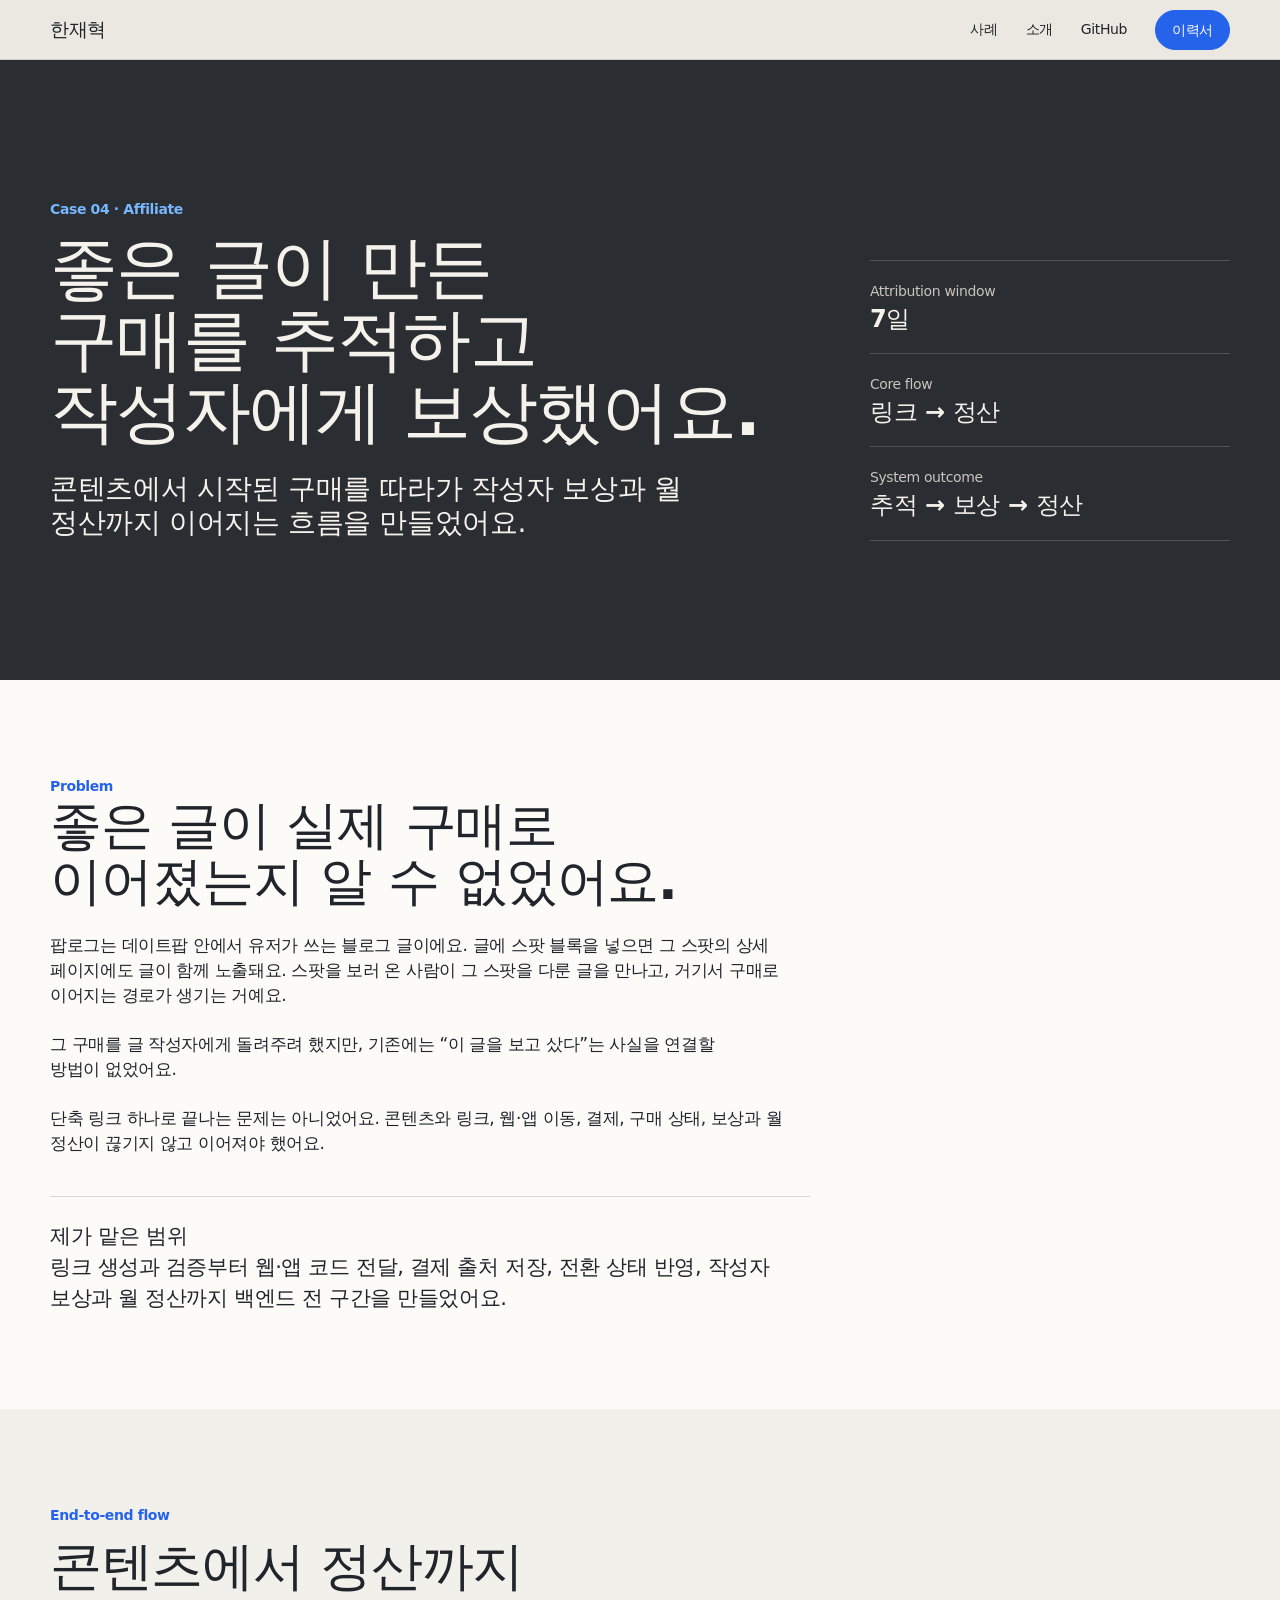
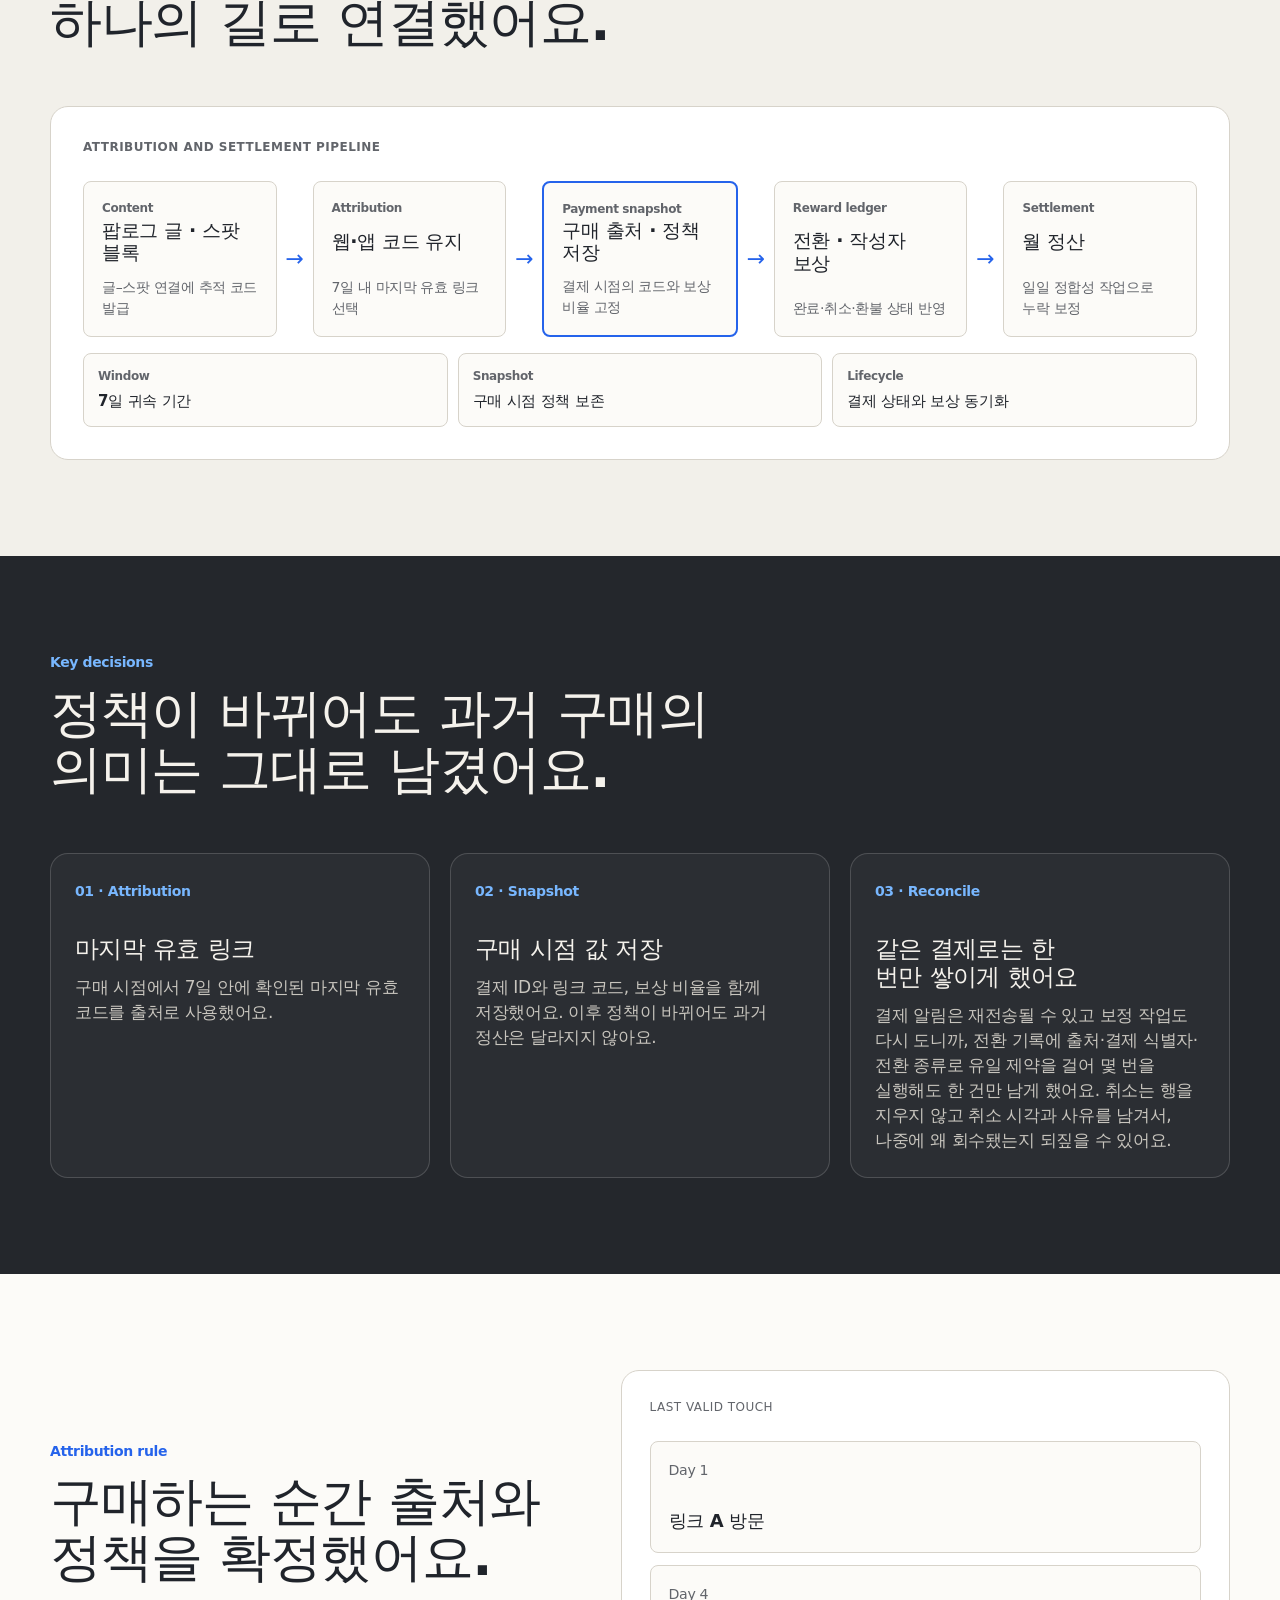
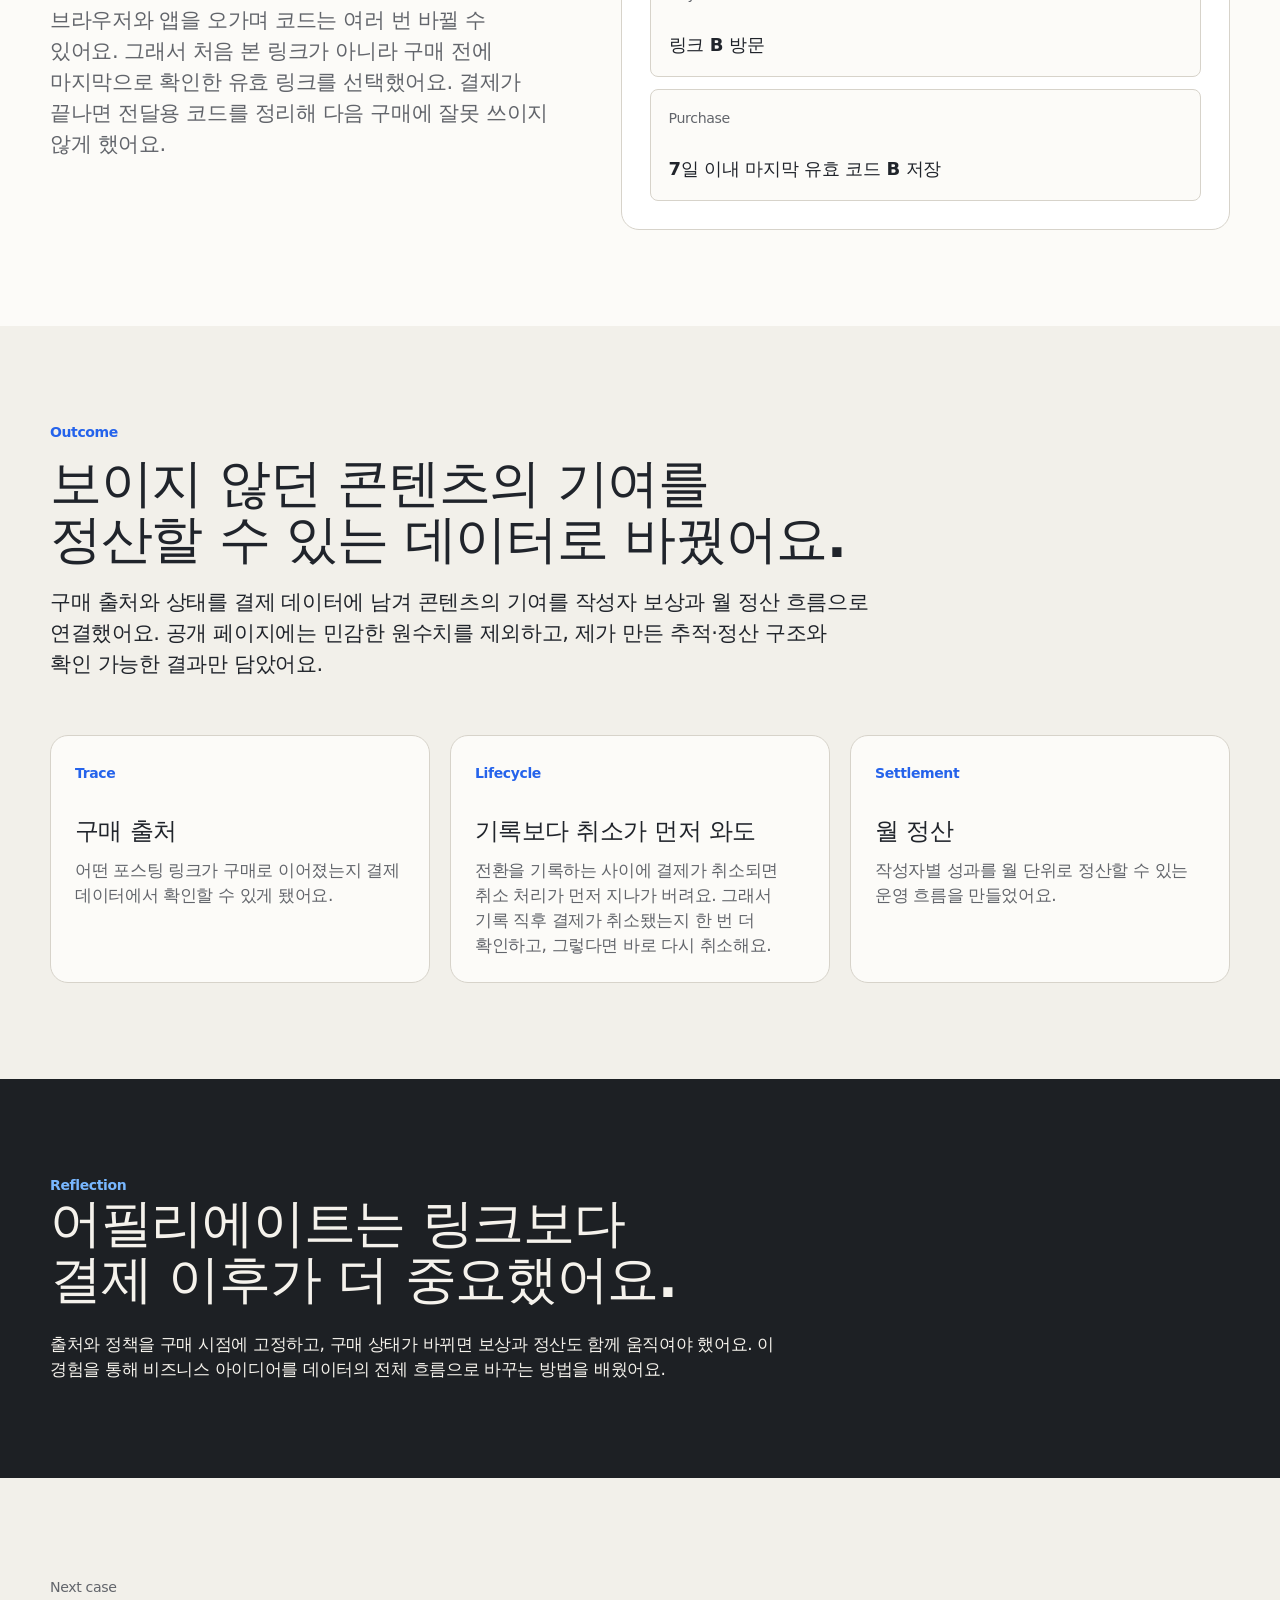
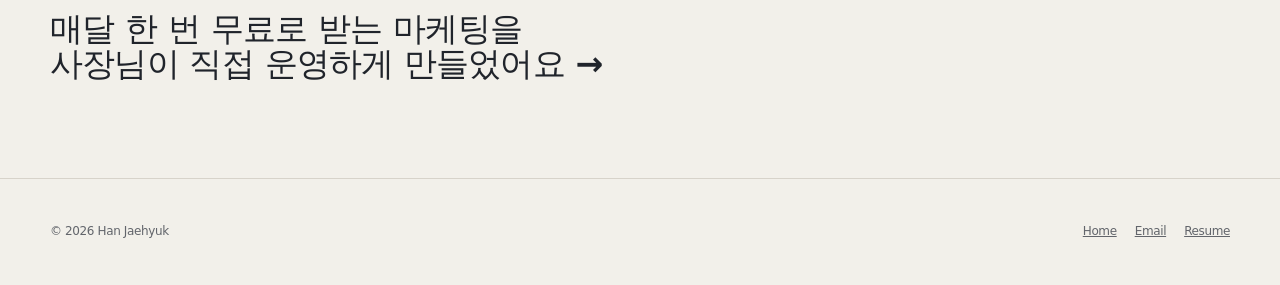
==== commit f06c0ede: "어필리에이트 사례: 팝로그의 실제 구조로 서술 정정 팝로그는 '사장님에게 제공하는 리뷰 콘텐츠'가 아니라 데이트팝 안의 블로그 글이다. 글에 스팟 블록을 넣으면 해당 스팟 상세 페" ====
--- a/affiliate.html
+++ b/affiliate.html
@@ -4,7 +4,7 @@
   <meta charset="utf-8">
   <meta name="robots" content="noindex, nofollow">
   <meta name="viewport" content="width=device-width, initial-scale=1">
-  <meta name="description" content="고품질 리뷰를 구매 전환과 연결한 팝로그 어필리에이트 시스템 구축 사례">
+  <meta name="description" content="팝로그 글과 스팟을 잇는 구매 기여를 추적해 작성자 보상·월 정산까지 연결한 사례">
   <link rel="icon" href="data:,">
   <link rel="stylesheet" href="styles.css">
   <title>팝로그 어필리에이트 — 한재혁</title>
@@ -20,7 +20,7 @@
       <div class="container">
         <div>
           <p class="eyebrow">Case 04 · Affiliate</p>
-          <h1>좋은 리뷰가 만든 구매를 추적하고 보상할 수 있게 했어요.</h1>
+          <h1>좋은 글이 만든 구매를 추적하고 작성자에게 보상했어요.</h1>
           <p class="lead">콘텐츠에서 시작된 구매를 따라가 작성자 보상과 월 정산까지 이어지는 흐름을 만들었어요.</p>
         </div>
         <dl class="stat-stack">
@@ -34,8 +34,9 @@
     <section class="section">
       <div class="reading">
         <p class="eyebrow">Problem</p>
-        <h2>좋은 리뷰가 실제 구매로 이어졌는지 알 수 없었어요.</h2>
-        <p>팝로그는 사장님에게 좋은 리뷰 콘텐츠를 제공하는 제품이에요. 포스팅을 보고 구매가 일어나면 작성자와 수익 일부를 나누려 했지만, 기존에는 “이 포스팅을 보고 샀다”는 사실을 연결할 방법이 없었어요.</p>
+        <h2>좋은 글이 실제 구매로 이어졌는지 알 수 없었어요.</h2>
+        <p>팝로그는 데이트팝 안에서 유저가 쓰는 블로그 글이에요. 글에 스팟 블록을 넣으면 그 스팟의 상세 페이지에도 글이 함께 노출돼요. 스팟을 보러 온 사람이 그 스팟을 다룬 글을 만나고, 거기서 구매로 이어지는 경로가 생기는 거예요.</p>
+        <p>그 구매를 글 작성자에게 돌려주려 했지만, 기존에는 “이 글을 보고 샀다”는 사실을 연결할 방법이 없었어요.</p>
         <p>단축 링크 하나로 끝나는 문제는 아니었어요. 콘텐츠와 링크, 웹·앱 이동, 결제, 구매 상태, 보상과 월 정산이 끊기지 않고 이어져야 했어요.</p>
         <p class="callout"><strong>제가 맡은 범위</strong><br>링크 생성과 검증부터 웹·앱 코드 전달, 결제 출처 저장, 전환 상태 반영, 작성자 보상과 월 정산까지 백엔드 전 구간을 만들었어요.</p>
       </div>
@@ -50,7 +51,7 @@
         <div class="system-map" role="group" aria-label="콘텐츠에서 작성자 정산까지 이어지는 어필리에이트 시스템 구조">
           <p class="system-map__label">Attribution and settlement pipeline</p>
           <div class="system-pipeline">
-            <div class="system-node"><small>Content</small><strong>팝로그 · 링크 발급</strong><p>포스팅별 추적 코드 생성</p></div>
+            <div class="system-node"><small>Content</small><strong>팝로그 글 · 스팟 블록</strong><p>글–스팟 연결에 추적 코드 발급</p></div>
             <span class="system-arrow" aria-hidden="true"></span>
             <div class="system-node"><small>Attribution</small><strong>웹·앱 코드 유지</strong><p>7일 내 마지막 유효 링크 선택</p></div>
             <span class="system-arrow" aria-hidden="true"></span>
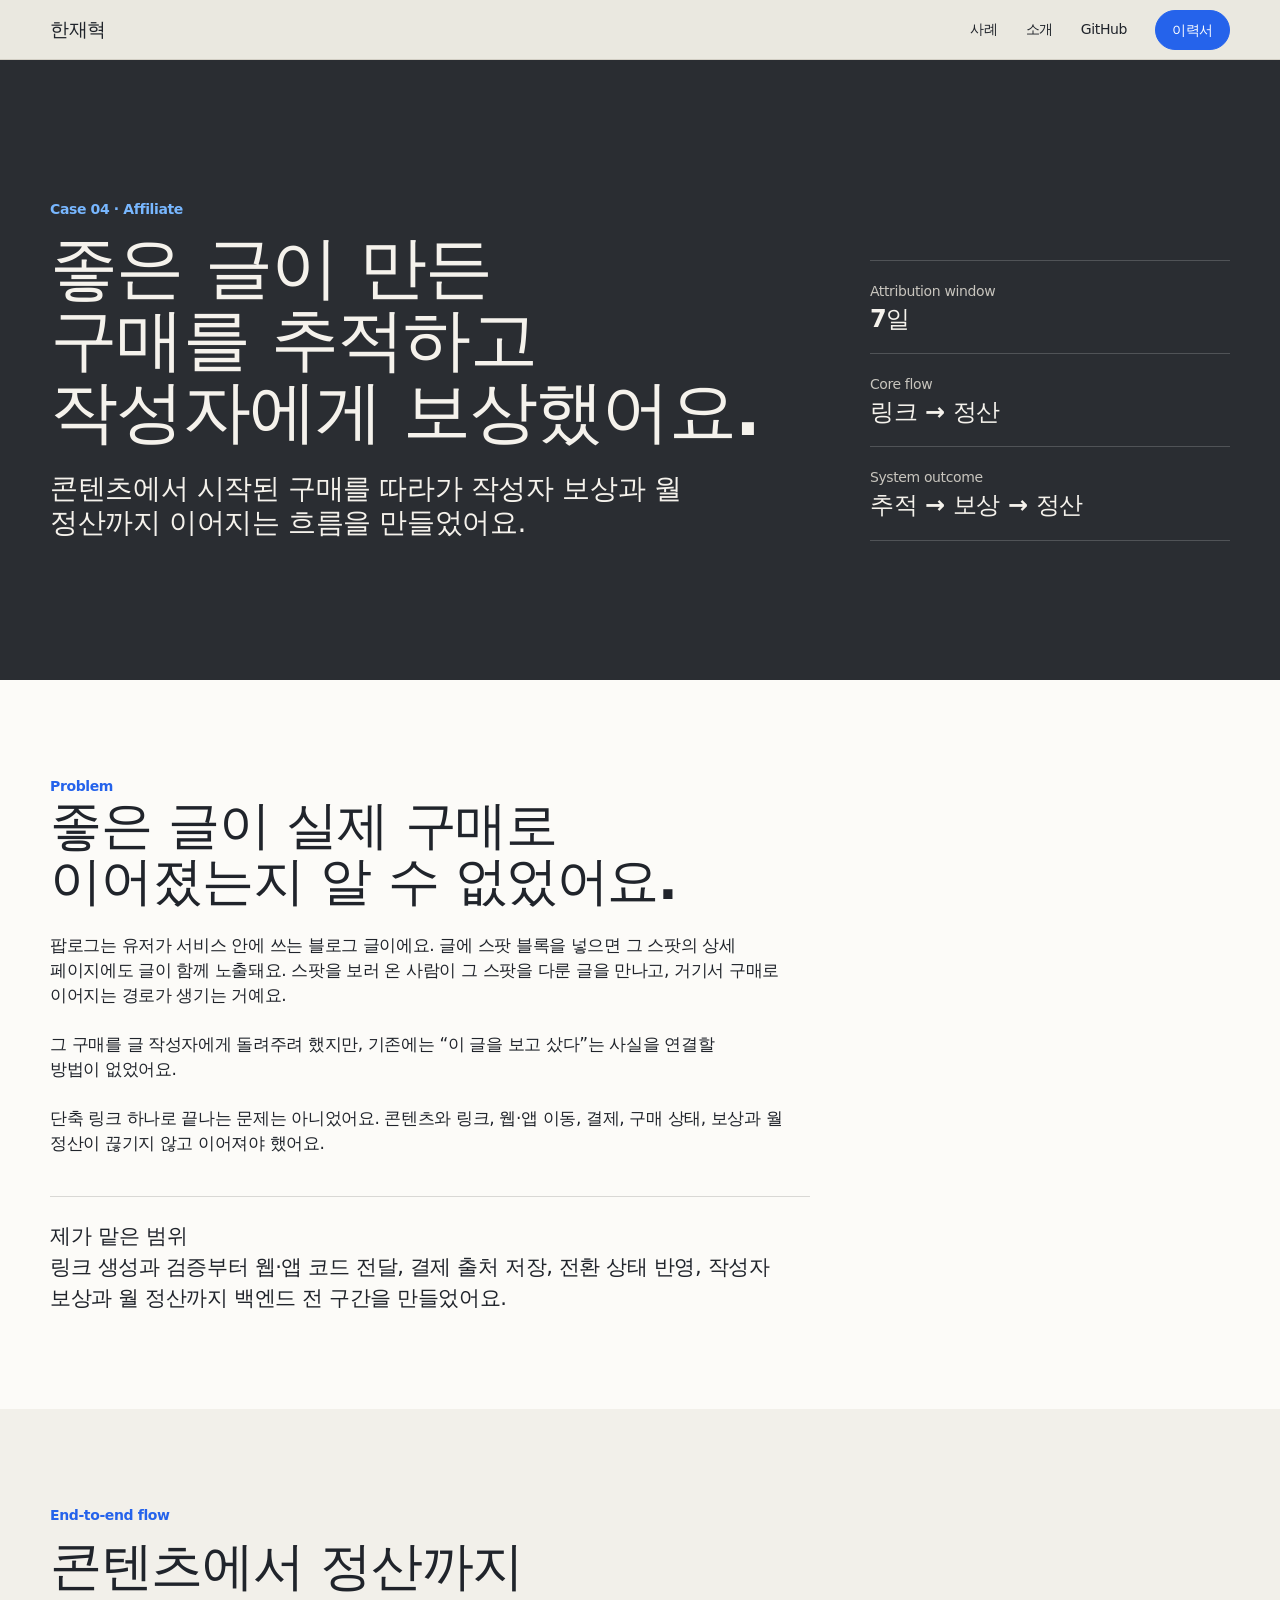
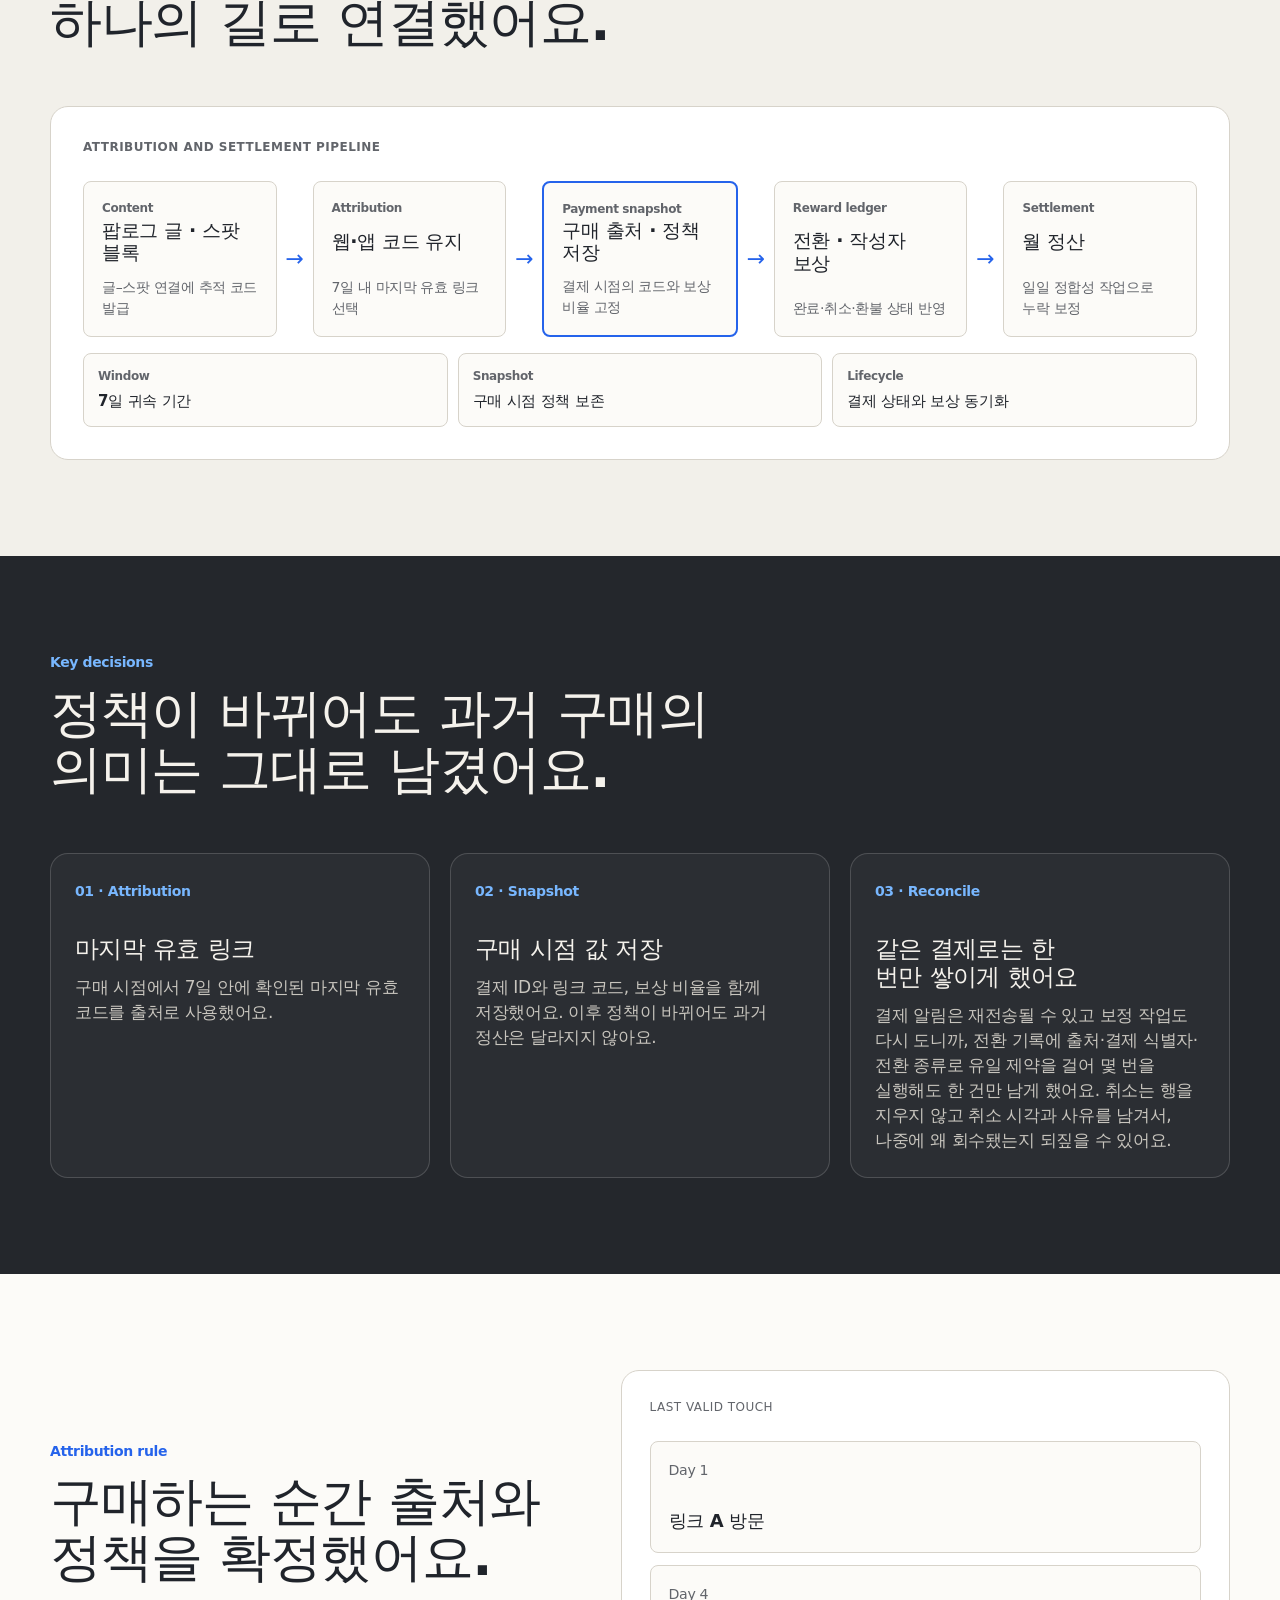
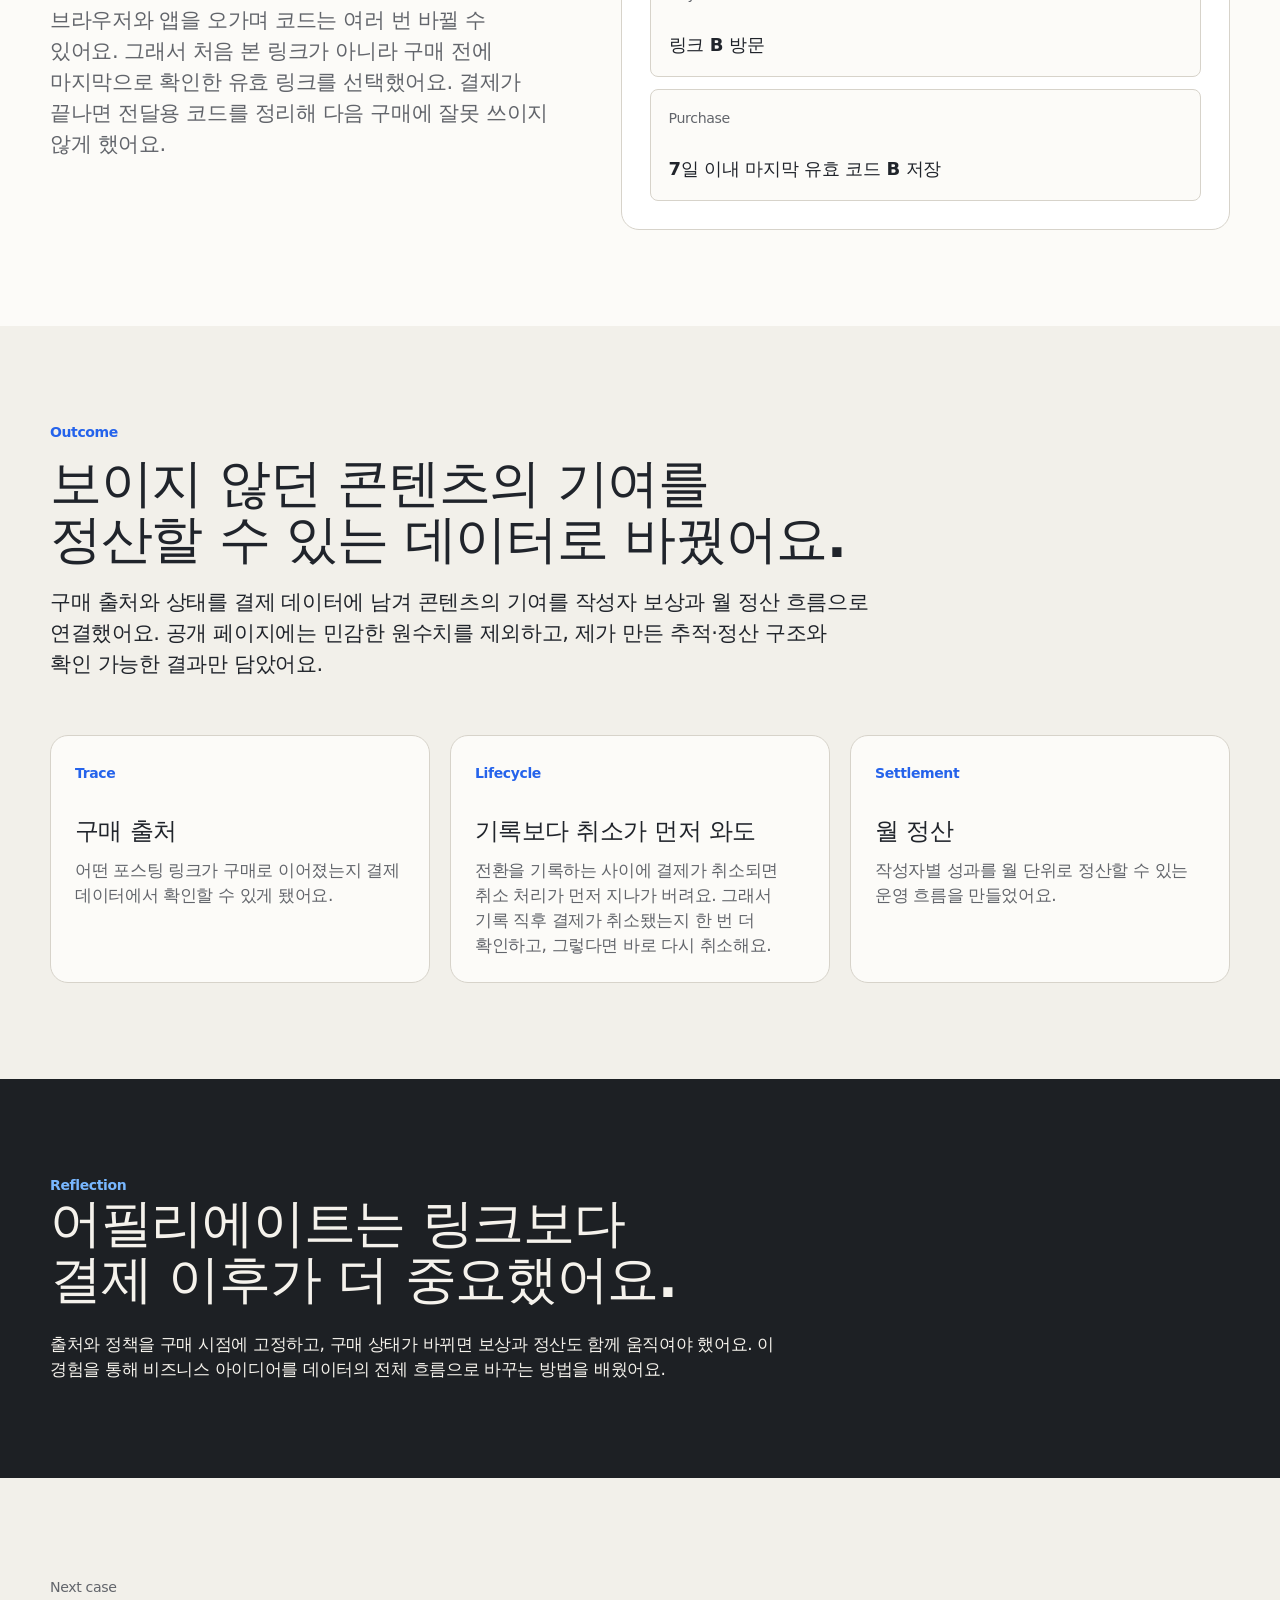
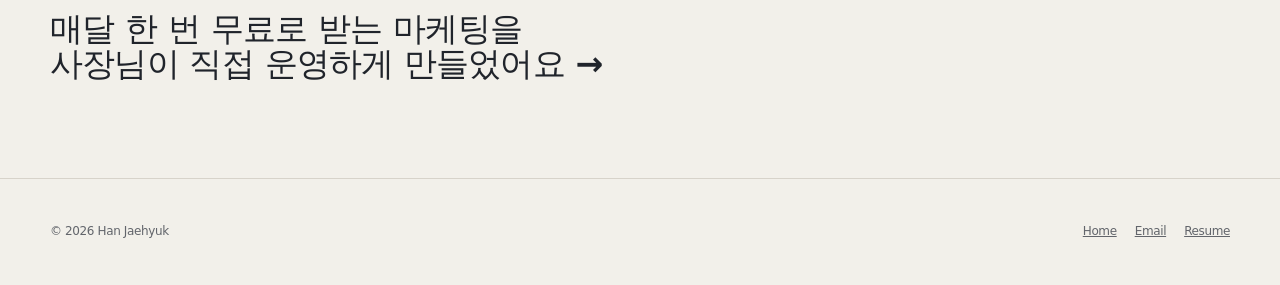
==== commit e2f47cae: "회사명 통일, 앱명 열거 제거, PDF 멱등성 누락 보완 - "(주)텐핑거스" -> "주식회사 텐핑거스" 로 통일 - 데이트팝/팝샵 열거 제거 (표지 프로필, 이력서 role-co" ====
--- a/affiliate.html
+++ b/affiliate.html
@@ -35,7 +35,7 @@
       <div class="reading">
         <p class="eyebrow">Problem</p>
         <h2>좋은 글이 실제 구매로 이어졌는지 알 수 없었어요.</h2>
-        <p>팝로그는 데이트팝 안에서 유저가 쓰는 블로그 글이에요. 글에 스팟 블록을 넣으면 그 스팟의 상세 페이지에도 글이 함께 노출돼요. 스팟을 보러 온 사람이 그 스팟을 다룬 글을 만나고, 거기서 구매로 이어지는 경로가 생기는 거예요.</p>
+        <p>팝로그는 유저가 서비스 안에 쓰는 블로그 글이에요. 글에 스팟 블록을 넣으면 그 스팟의 상세 페이지에도 글이 함께 노출돼요. 스팟을 보러 온 사람이 그 스팟을 다룬 글을 만나고, 거기서 구매로 이어지는 경로가 생기는 거예요.</p>
         <p>그 구매를 글 작성자에게 돌려주려 했지만, 기존에는 “이 글을 보고 샀다”는 사실을 연결할 방법이 없었어요.</p>
         <p>단축 링크 하나로 끝나는 문제는 아니었어요. 콘텐츠와 링크, 웹·앱 이동, 결제, 구매 상태, 보상과 월 정산이 끊기지 않고 이어져야 했어요.</p>
         <p class="callout"><strong>제가 맡은 범위</strong><br>링크 생성과 검증부터 웹·앱 코드 전달, 결제 출처 저장, 전환 상태 반영, 작성자 보상과 월 정산까지 백엔드 전 구간을 만들었어요.</p>
